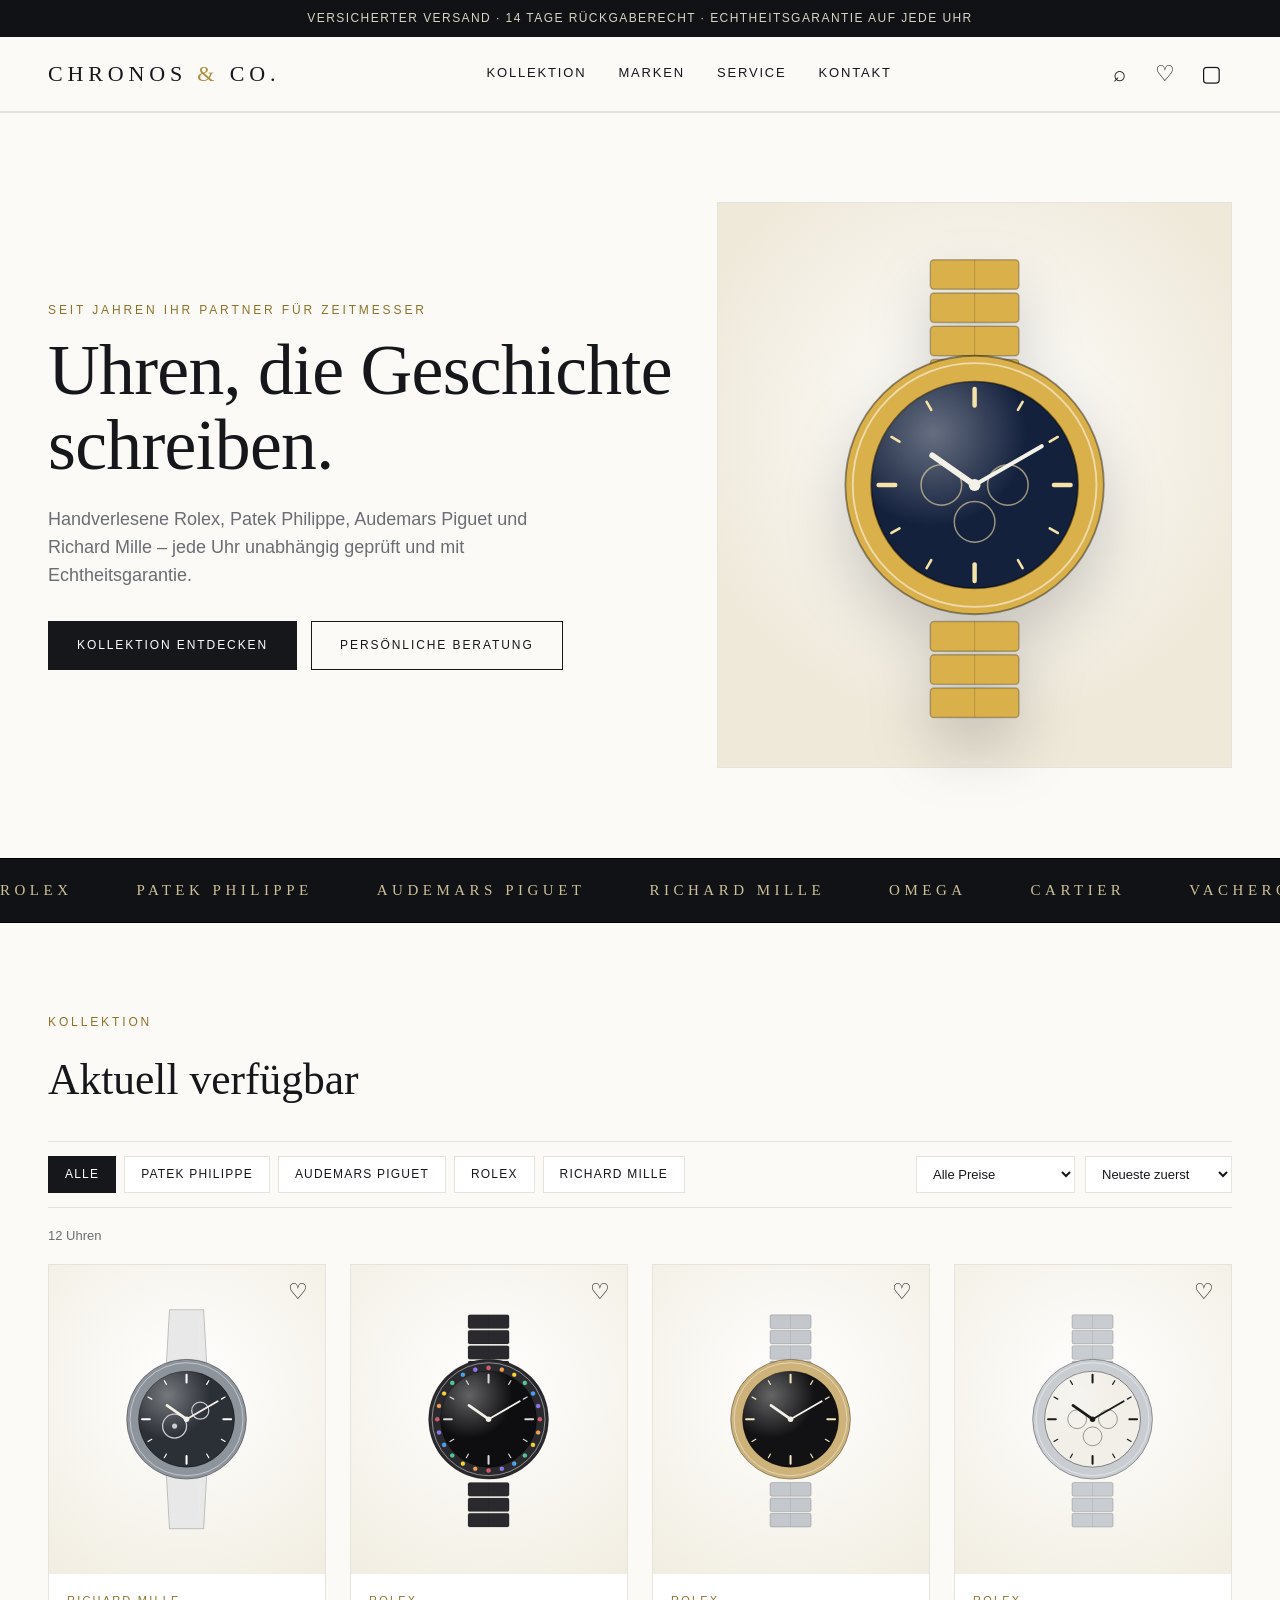
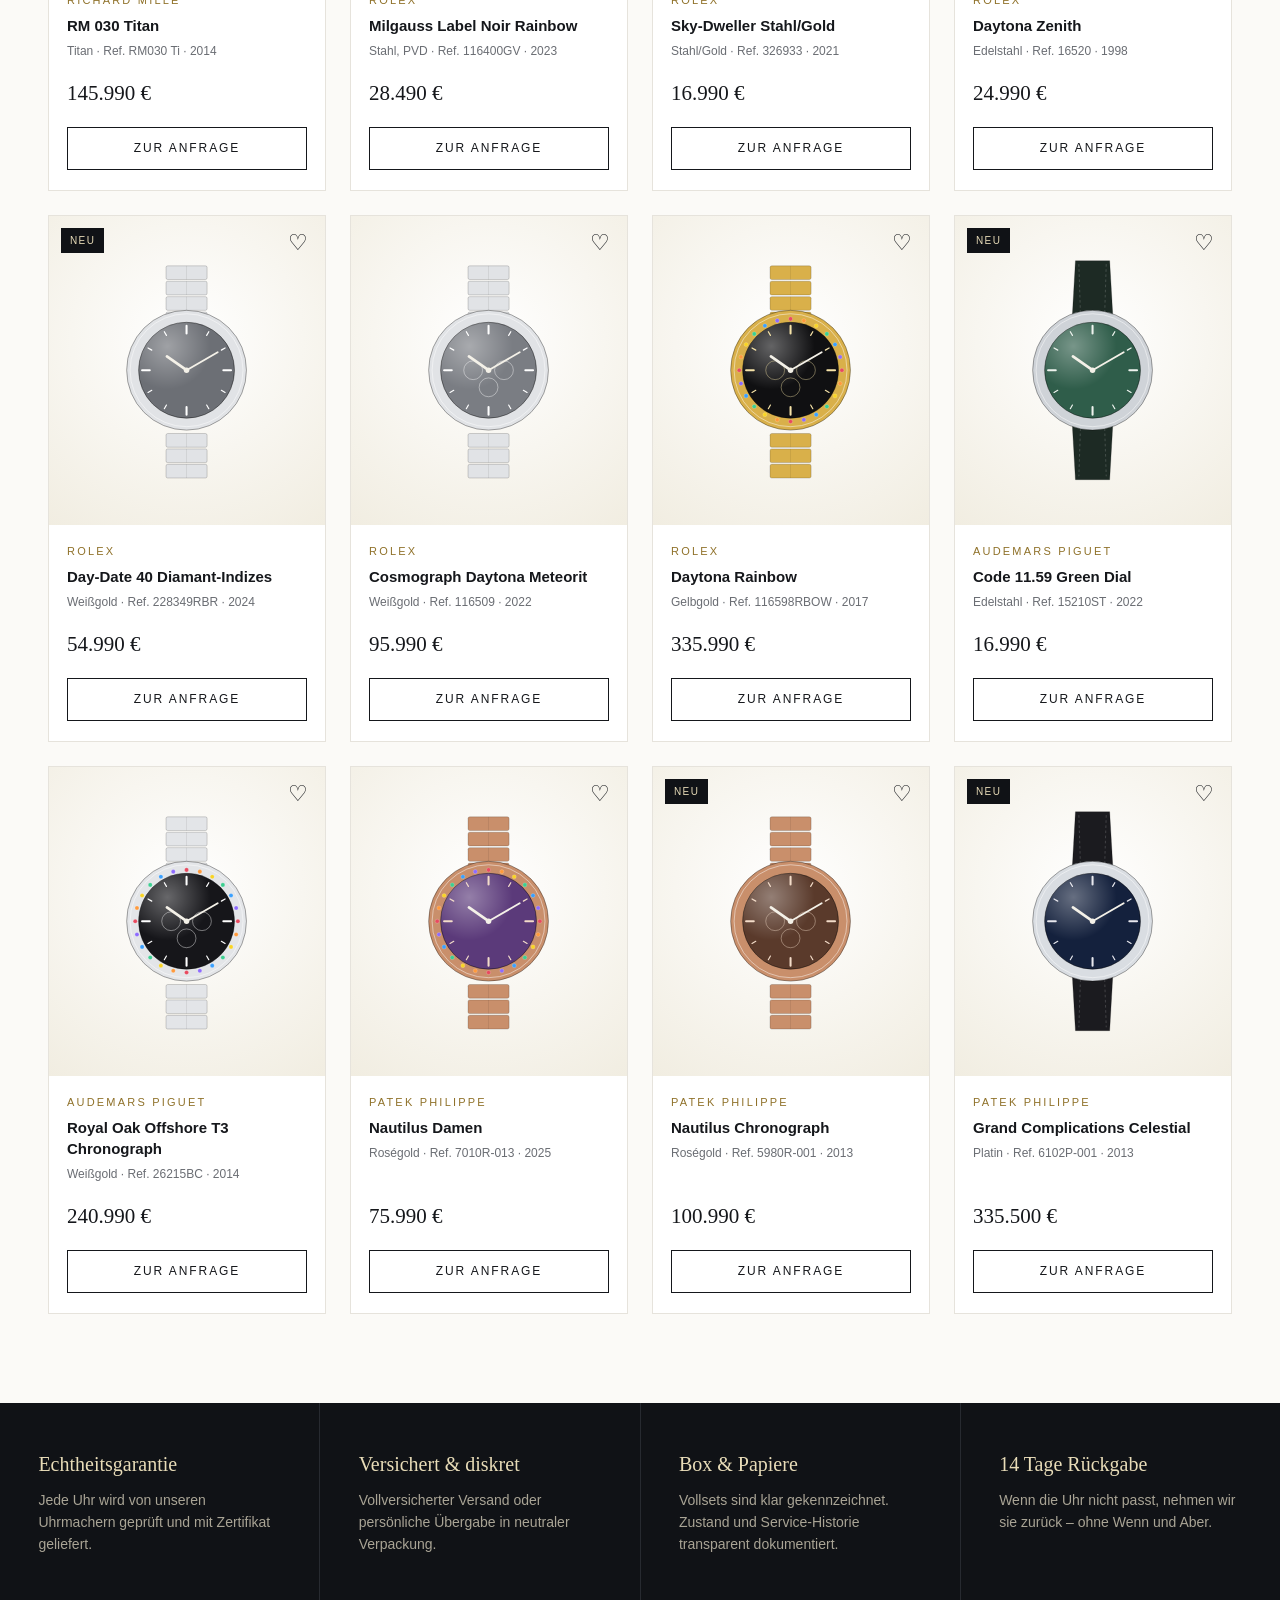
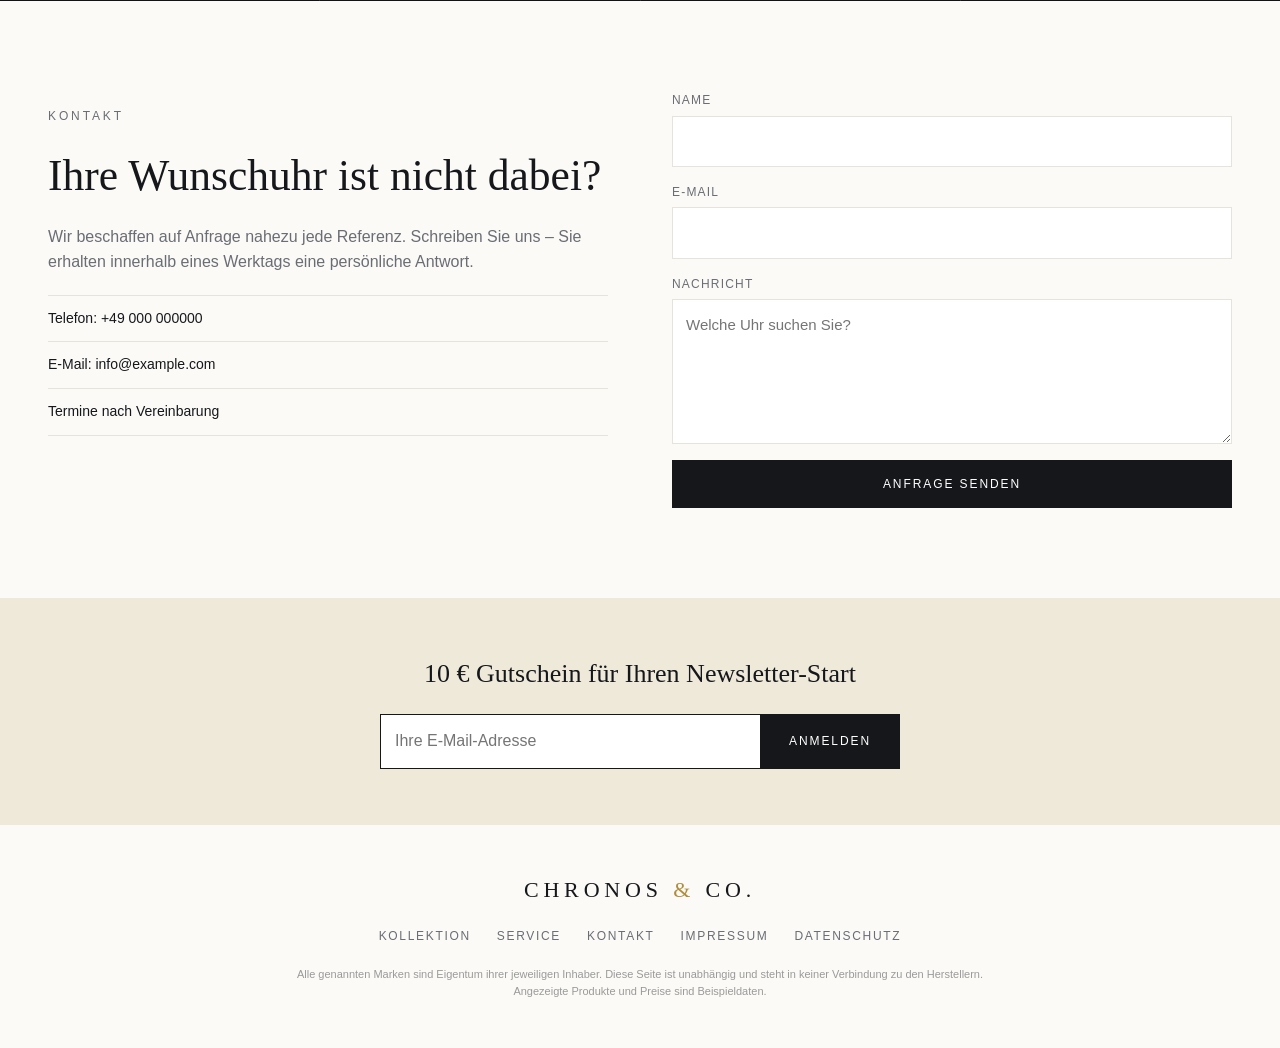
==== uhrenshop/index.html @ 680d62fa "Luxusuhren-Shop (statische Website) im Ordner uhrenshop Co-Authored-By: Claude Sonnet 5.5 <noreply@a" ====
<!doctype html>
<html lang="de">
<head>
<meta charset="utf-8">
<meta name="viewport" content="width=device-width, initial-scale=1">
<title>CHRONOS &amp; CO. – Exklusive Luxusuhren</title>
<meta name="description" content="Exklusive Luxusuhren von Rolex, Patek Philippe, Audemars Piguet und Richard Mille – geprüft, versichert, mit Echtheitsgarantie.">
<link rel="stylesheet" href="styles.css">
</head>
<body>

<div class="topbar">Versicherter Versand · 14 Tage Rückgaberecht · Echtheitsgarantie auf jede Uhr</div>

<header class="header" id="top">
  <button class="icon-btn menu-btn" id="menuBtn" aria-label="Menü">☰</button>
  <a href="#top" class="logo">CHRONOS <span>&amp;</span> CO.</a>
  <nav class="nav" id="nav">
    <a href="#kollektion">Kollektion</a>
    <a href="#marken">Marken</a>
    <a href="#service">Service</a>
    <a href="#kontakt">Kontakt</a>
  </nav>
  <div class="actions">
    <button class="icon-btn" id="searchBtn" aria-label="Suche">⌕</button>
    <button class="icon-btn" id="wishBtn" aria-label="Merkliste">♡<b class="badge" id="wishCount">0</b></button>
    <button class="icon-btn" id="cartBtn" aria-label="Anfrageliste">▢<b class="badge" id="cartCount">0</b></button>
  </div>
</header>

<div class="searchbar" id="searchbar">
  <input type="search" id="searchInput" placeholder="Marke, Modell oder Referenznummer suchen …">
</div>

<section class="hero">
  <div class="hero-text">
    <p class="eyebrow">Seit Jahren Ihr Partner für Zeitmesser</p>
    <h1>Uhren, die Geschichte schreiben.</h1>
    <p class="lead">Handverlesene Rolex, Patek Philippe, Audemars Piguet und Richard Mille – jede Uhr unabhängig geprüft und mit Echtheitsgarantie.</p>
    <div class="hero-cta">
      <a class="btn primary" href="#kollektion">Kollektion entdecken</a>
      <a class="btn" href="#kontakt">Persönliche Beratung</a>
    </div>
  </div>
  <div class="hero-art" id="heroArt"></div>
</section>

<section class="marquee" id="marken" aria-label="Marken">
  <div class="marquee-track">
    <span>ROLEX</span><span>PATEK PHILIPPE</span><span>AUDEMARS PIGUET</span><span>RICHARD MILLE</span><span>OMEGA</span><span>CARTIER</span><span>VACHERON CONSTANTIN</span>
    <span>ROLEX</span><span>PATEK PHILIPPE</span><span>AUDEMARS PIGUET</span><span>RICHARD MILLE</span><span>OMEGA</span><span>CARTIER</span><span>VACHERON CONSTANTIN</span>
  </div>
</section>

<section class="section" id="kollektion">
  <div class="section-head">
    <p class="eyebrow">Kollektion</p>
    <h2>Aktuell verfügbar</h2>
  </div>
  <div class="filters">
    <div class="chips" id="brandChips"></div>
    <div class="filter-right">
      <select id="priceFilter" aria-label="Preis">
        <option value="all">Alle Preise</option>
        <option value="0-30000">bis 30.000 €</option>
        <option value="30000-100000">30.000 – 100.000 €</option>
        <option value="100000-9999999">ab 100.000 €</option>
      </select>
      <select id="sortSelect" aria-label="Sortierung">
        <option value="new">Neueste zuerst</option>
        <option value="asc">Preis aufsteigend</option>
        <option value="desc">Preis absteigend</option>
      </select>
    </div>
  </div>
  <p class="result-count" id="resultCount"></p>
  <div class="grid" id="grid"></div>
</section>

<section class="usp" id="service">
  <div><h3>Echtheitsgarantie</h3><p>Jede Uhr wird von unseren Uhrmachern geprüft und mit Zertifikat geliefert.</p></div>
  <div><h3>Versichert &amp; diskret</h3><p>Vollversicherter Versand oder persönliche Übergabe in neutraler Verpackung.</p></div>
  <div><h3>Box &amp; Papiere</h3><p>Vollsets sind klar gekennzeichnet. Zustand und Service-Historie transparent dokumentiert.</p></div>
  <div><h3>14 Tage Rückgabe</h3><p>Wenn die Uhr nicht passt, nehmen wir sie zurück – ohne Wenn und Aber.</p></div>
</section>

<section class="section contact" id="kontakt">
  <div class="contact-text">
    <p class="eyebrow">Kontakt</p>
    <h2>Ihre Wunschuhr ist nicht dabei?</h2>
    <p>Wir beschaffen auf Anfrage nahezu jede Referenz. Schreiben Sie uns – Sie erhalten innerhalb eines Werktags eine persönliche Antwort.</p>
    <ul class="contact-list">
      <li>Telefon: +49 000 000000</li>
      <li>E-Mail: info@example.com</li>
      <li>Termine nach Vereinbarung</li>
    </ul>
  </div>
  <form class="form" id="contactForm">
    <label>Name<input name="name" required></label>
    <label>E-Mail<input type="email" name="email" required></label>
    <label>Nachricht<textarea name="msg" rows="5" id="msgField" placeholder="Welche Uhr suchen Sie?"></textarea></label>
    <button class="btn primary" type="submit">Anfrage senden</button>
    <p class="form-note" id="formNote" hidden>Danke! Ihre Anfrage wurde vorbereitet (Demo – bitte Backend anbinden).</p>
  </form>
</section>

<section class="newsletter">
  <h3>10 € Gutschein für Ihren Newsletter-Start</h3>
  <form id="nlForm"><input type="email" placeholder="Ihre E-Mail-Adresse" required><button class="btn primary">Anmelden</button></form>
</section>

<footer class="footer">
  <div class="logo">CHRONOS <span>&amp;</span> CO.</div>
  <nav><a href="#kollektion">Kollektion</a><a href="#service">Service</a><a href="#kontakt">Kontakt</a><a href="#" data-modal="impressum">Impressum</a><a href="#" data-modal="datenschutz">Datenschutz</a></nav>
  <p class="fine">Alle genannten Marken sind Eigentum ihrer jeweiligen Inhaber. Diese Seite ist unabhängig und steht in keiner Verbindung zu den Herstellern. Angezeigte Produkte und Preise sind Beispieldaten.</p>
</footer>

<div class="overlay" id="overlay"></div>

<aside class="drawer" id="cartDrawer" aria-label="Anfrageliste">
  <div class="drawer-head"><h3>Ihre Anfrage</h3><button class="icon-btn" data-close>✕</button></div>
  <div class="drawer-body" id="cartBody"></div>
  <div class="drawer-foot"><div class="total"><span>Summe</span><b id="cartTotal">0 €</b></div><button class="btn primary full" id="cartCheckout">Unverbindlich anfragen</button></div>
</aside>

<aside class="drawer" id="wishDrawer" aria-label="Merkliste">
  <div class="drawer-head"><h3>Merkliste</h3><button class="icon-btn" data-close>✕</button></div>
  <div class="drawer-body" id="wishBody"></div>
</aside>

<div class="modal" id="modal" role="dialog" aria-modal="true"><div class="modal-card" id="modalCard"></div></div>

<script src="app.js"></script>
</body>
</html>
---- uhrenshop/styles.css ----
:root{
  --bg:#fbfaf7; --surface:#fff; --ink:#15171b; --muted:#6a6d73; --line:#e6e3dc;
  --gold:#b08d3c; --gold-dark:#8f7129; --dark:#101216;
  --radius:2px; --maxw:1320px;
}
*{box-sizing:border-box;margin:0;padding:0}
html{scroll-behavior:smooth}
body{font-family:"Helvetica Neue",Helvetica,Arial,sans-serif;background:var(--bg);color:var(--ink);line-height:1.55;-webkit-font-smoothing:antialiased}
a{color:inherit;text-decoration:none}
button,input,select,textarea{font:inherit;color:inherit}
button{cursor:pointer;background:none;border:0}
.topbar{background:var(--dark);color:#d9d3c3;text-align:center;font-size:12px;letter-spacing:.12em;text-transform:uppercase;padding:9px 16px}

.header{position:sticky;top:0;z-index:50;display:flex;align-items:center;justify-content:space-between;gap:24px;padding:16px clamp(16px,4vw,48px);background:rgba(251,250,247,.94);backdrop-filter:blur(8px);border-bottom:1px solid var(--line)}
.logo{font-family:Georgia,"Times New Roman",serif;font-size:22px;letter-spacing:.22em;white-space:nowrap}
.logo span{color:var(--gold)}
.nav{display:flex;gap:32px;font-size:13px;letter-spacing:.14em;text-transform:uppercase}
.nav a{padding:4px 0;border-bottom:1px solid transparent;transition:.2s}
.nav a:hover{border-color:var(--gold)}
.actions{display:flex;gap:4px}
.icon-btn{position:relative;font-size:22px;width:42px;height:42px;display:grid;place-items:center;border-radius:50%;transition:background .2s}
.icon-btn:hover{background:#efece4}
.menu-btn{display:none}
.badge{position:absolute;top:2px;right:0;min-width:18px;height:18px;border-radius:9px;background:var(--gold);color:#fff;font-size:11px;font-weight:600;display:none;place-items:center;padding:0 4px}
.badge.on{display:grid}

.searchbar{max-height:0;overflow:hidden;transition:max-height .3s;background:var(--surface);border-bottom:1px solid var(--line)}
.searchbar.open{max-height:90px}
.searchbar input{width:100%;max-width:var(--maxw);margin:0 auto;display:block;padding:22px clamp(16px,4vw,48px);border:0;outline:0;background:transparent;font-size:18px}

.hero{display:grid;grid-template-columns:1.1fr .9fr;align-items:center;gap:40px;max-width:var(--maxw);margin:0 auto;padding:clamp(40px,7vw,100px) clamp(16px,4vw,48px)}
.eyebrow{font-size:12px;letter-spacing:.24em;text-transform:uppercase;color:var(--gold-dark);margin-bottom:14px}
.hero h1{font-family:Georgia,serif;font-weight:400;font-size:clamp(38px,5.6vw,76px);line-height:1.05;letter-spacing:-.01em}
.lead{margin:22px 0 32px;max-width:520px;color:var(--muted);font-size:18px}
.hero-cta{display:flex;gap:14px;flex-wrap:wrap}
.hero-art{background:radial-gradient(circle at 50% 40%,#fff 0,#efe9da 70%);aspect-ratio:1/1.1;display:grid;place-items:center;border:1px solid var(--line)}
.hero-art svg{width:72%;height:auto;filter:drop-shadow(0 30px 30px rgba(0,0,0,.18))}

.btn{display:inline-block;padding:14px 28px;border:1px solid var(--ink);font-size:12px;letter-spacing:.16em;text-transform:uppercase;transition:.2s;background:transparent;text-align:center}
.btn:hover{background:var(--ink);color:#fff}
.btn.primary{background:var(--ink);color:#fff}
.btn.primary:hover{background:var(--gold-dark);border-color:var(--gold-dark)}
.btn.full{width:100%}

.marquee{overflow:hidden;background:var(--dark);color:#cdbf98;padding:20px 0;border-block:1px solid #000}
.marquee-track{display:flex;gap:64px;width:max-content;animation:scroll 40s linear infinite;font-family:Georgia,serif;letter-spacing:.3em;font-size:15px}
.marquee-track span{white-space:nowrap}
@keyframes scroll{to{transform:translateX(-50%)}}

.section{max-width:var(--maxw);margin:0 auto;padding:clamp(48px,7vw,96px) clamp(16px,4vw,48px)}
.section-head{margin-bottom:28px}
.section h2{font-family:Georgia,serif;font-weight:400;font-size:clamp(28px,3.4vw,44px)}

.filters{display:flex;justify-content:space-between;gap:16px;flex-wrap:wrap;align-items:center;padding:14px 0;border-block:1px solid var(--line)}
.chips{display:flex;gap:8px;flex-wrap:wrap}
.chip{padding:8px 16px;border:1px solid var(--line);font-size:12px;letter-spacing:.1em;text-transform:uppercase;background:var(--surface);transition:.2s}
.chip:hover{border-color:var(--ink)}
.chip.active{background:var(--ink);color:#fff;border-color:var(--ink)}
.filter-right{display:flex;gap:10px}
select{padding:9px 12px;border:1px solid var(--line);background:var(--surface);font-size:13px}
.result-count{margin:18px 0;color:var(--muted);font-size:13px}

.grid{display:grid;grid-template-columns:repeat(auto-fill,minmax(270px,1fr));gap:24px}
.card{background:var(--surface);border:1px solid var(--line);display:flex;flex-direction:column;transition:box-shadow .25s,transform .25s;position:relative}
.card:hover{box-shadow:0 18px 40px rgba(0,0,0,.09);transform:translateY(-3px)}
.card-img{aspect-ratio:1/1.12;background:radial-gradient(circle at 50% 40%,#fff,#f1ede1);display:grid;place-items:center;cursor:pointer;overflow:hidden}
.card-img svg{width:62%;height:auto;transition:transform .5s}
.card:hover .card-img svg{transform:scale(1.07) rotate(-2deg)}
.tag{position:absolute;top:12px;left:12px;background:var(--dark);color:#e8dcb8;font-size:10px;letter-spacing:.14em;text-transform:uppercase;padding:5px 9px;z-index:2}
.heart{position:absolute;top:8px;right:8px;z-index:2;font-size:22px;width:38px;height:38px;border-radius:50%;display:grid;place-items:center;color:var(--ink);transition:.2s}
.heart:hover{background:#f1ede1}
.heart.on{color:#b8322e}
.card-body{padding:18px 18px 20px;display:flex;flex-direction:column;gap:6px;flex:1}
.brand{font-size:11px;letter-spacing:.2em;text-transform:uppercase;color:var(--gold-dark)}
.title{font-size:15px;line-height:1.4;cursor:pointer}
.title:hover{text-decoration:underline}
.meta{font-size:12px;color:var(--muted)}
.price{font-family:Georgia,serif;font-size:21px;margin-top:auto;padding-top:10px}
.card .btn{margin-top:12px;padding:11px}
.empty{grid-column:1/-1;text-align:center;color:var(--muted);padding:60px 0}

.usp{background:var(--dark);color:#d9d3c3;display:grid;grid-template-columns:repeat(4,1fr);gap:1px;background:#272a30}
.usp div{background:var(--dark);padding:46px clamp(20px,3vw,40px)}
.usp h3{font-family:Georgia,serif;font-weight:400;font-size:20px;color:#e8dcb8;margin-bottom:10px}
.usp p{font-size:14px;color:#a9a495}

.contact{display:grid;grid-template-columns:1fr 1fr;gap:clamp(24px,5vw,72px)}
.contact-text p{color:var(--muted);margin:16px 0}
.contact-list{list-style:none;margin-top:20px;border-top:1px solid var(--line)}
.contact-list li{padding:12px 0;border-bottom:1px solid var(--line);font-size:14px}
.form{display:flex;flex-direction:column;gap:16px}
.form label{display:flex;flex-direction:column;gap:6px;font-size:12px;letter-spacing:.1em;text-transform:uppercase;color:var(--muted)}
.form input,.form textarea{padding:13px;border:1px solid var(--line);background:var(--surface);font-size:15px;color:var(--ink);text-transform:none;letter-spacing:0;outline:0;border-radius:0}
.form input:focus,.form textarea:focus{border-color:var(--gold)}
.form-note{color:var(--gold-dark);font-size:14px}

.newsletter{background:#efe9da;text-align:center;padding:56px 16px}
.newsletter h3{font-family:Georgia,serif;font-weight:400;font-size:26px;margin-bottom:20px}
.newsletter form{display:flex;max-width:520px;margin:0 auto;gap:0}
.newsletter input{flex:1;padding:14px;border:1px solid var(--ink);border-right:0;background:#fff;outline:0;min-width:0}

.footer{padding:48px clamp(16px,4vw,48px);display:flex;flex-direction:column;align-items:center;gap:20px;text-align:center}
.footer nav{display:flex;gap:26px;flex-wrap:wrap;justify-content:center;font-size:12px;letter-spacing:.14em;text-transform:uppercase;color:var(--muted)}
.footer nav a:hover{color:var(--ink)}
.fine{max-width:720px;font-size:11px;color:#9a9a9a}

.overlay{position:fixed;inset:0;background:rgba(10,10,12,.5);opacity:0;pointer-events:none;transition:.3s;z-index:90}
.overlay.on{opacity:1;pointer-events:auto}
.drawer{position:fixed;top:0;right:0;height:100%;width:min(420px,100%);background:var(--surface);z-index:100;transform:translateX(100%);transition:transform .35s;display:flex;flex-direction:column}
.drawer.open{transform:none}
.drawer-head{display:flex;justify-content:space-between;align-items:center;padding:18px 22px;border-bottom:1px solid var(--line)}
.drawer-head h3{font-family:Georgia,serif;font-weight:400;font-size:22px}
.drawer-body{flex:1;overflow:auto;padding:8px 22px}
.drawer-foot{padding:20px 22px;border-top:1px solid var(--line);display:flex;flex-direction:column;gap:14px}
.total{display:flex;justify-content:space-between;font-size:16px}
.total b{font-family:Georgia,serif;font-size:22px;font-weight:400}
.row{display:grid;grid-template-columns:78px 1fr auto;gap:14px;padding:16px 0;border-bottom:1px solid var(--line);align-items:center}
.row .thumb{background:#f1ede1;aspect-ratio:1;display:grid;place-items:center}
.row .thumb svg{width:70%}
.row .t{font-size:13px;line-height:1.35}
.row .p{font-family:Georgia,serif;margin-top:4px}
.rm{color:var(--muted);font-size:12px;text-decoration:underline}
.empty-d{color:var(--muted);text-align:center;padding:50px 0;font-size:14px}

.modal{position:fixed;inset:0;z-index:110;display:grid;place-items:center;padding:16px;opacity:0;pointer-events:none;transition:.25s;background:rgba(10,10,12,.6)}
.modal.open{opacity:1;pointer-events:auto}
.modal-card{background:var(--surface);width:min(960px,100%);max-height:92vh;overflow:auto;display:grid;grid-template-columns:1fr 1fr;position:relative}
.modal-card.text{grid-template-columns:1fr;padding:40px;max-width:640px}
.modal-card.text h3{font-family:Georgia,serif;font-weight:400;font-size:26px;margin-bottom:14px}
.modal-card.text p{color:var(--muted);margin-bottom:10px}
.modal-x{position:absolute;top:10px;right:10px;z-index:3}
.m-img{background:radial-gradient(circle at 50% 40%,#fff,#efe9da);display:grid;place-items:center;padding:30px;min-height:360px}
.m-img svg{width:70%;max-height:520px}
.m-info{padding:36px 32px;display:flex;flex-direction:column;gap:10px}
.m-info h3{font-family:Georgia,serif;font-weight:400;font-size:24px;line-height:1.25}
.m-price{font-family:Georgia,serif;font-size:30px;margin:6px 0 4px}
.m-note{font-size:12px;color:var(--muted)}
.specs{border-top:1px solid var(--line);margin:10px 0}
.specs div{display:flex;justify-content:space-between;padding:9px 0;border-bottom:1px solid var(--line);font-size:14px}
.specs span:first-child{color:var(--muted)}
.m-actions{display:flex;gap:10px;margin-top:8px}
.m-actions .btn{flex:1}

@media (max-width:900px){
  .hero{grid-template-columns:1fr}
  .usp{grid-template-columns:1fr 1fr}
  .contact{grid-template-columns:1fr}
  .modal-card{grid-template-columns:1fr}
  .menu-btn{display:grid}
  .nav{position:absolute;top:100%;left:0;right:0;background:var(--bg);flex-direction:column;gap:0;border-bottom:1px solid var(--line);max-height:0;overflow:hidden;transition:max-height .3s}
  .nav.open{max-height:300px}
  .nav a{padding:16px 24px;border-top:1px solid var(--line)}
  .header{gap:8px}
}
@media (max-width:520px){
  .usp{grid-template-columns:1fr}
  .grid{grid-template-columns:1fr 1fr;gap:12px}
  .card-body{padding:12px}
  .title{font-size:13px}
  .price{font-size:17px}
  .filter-right{width:100%}
  .filter-right select{flex:1}
  .logo{font-size:17px}
}
@media (prefers-reduced-motion:reduce){*{animation:none!important;transition:none!important}}
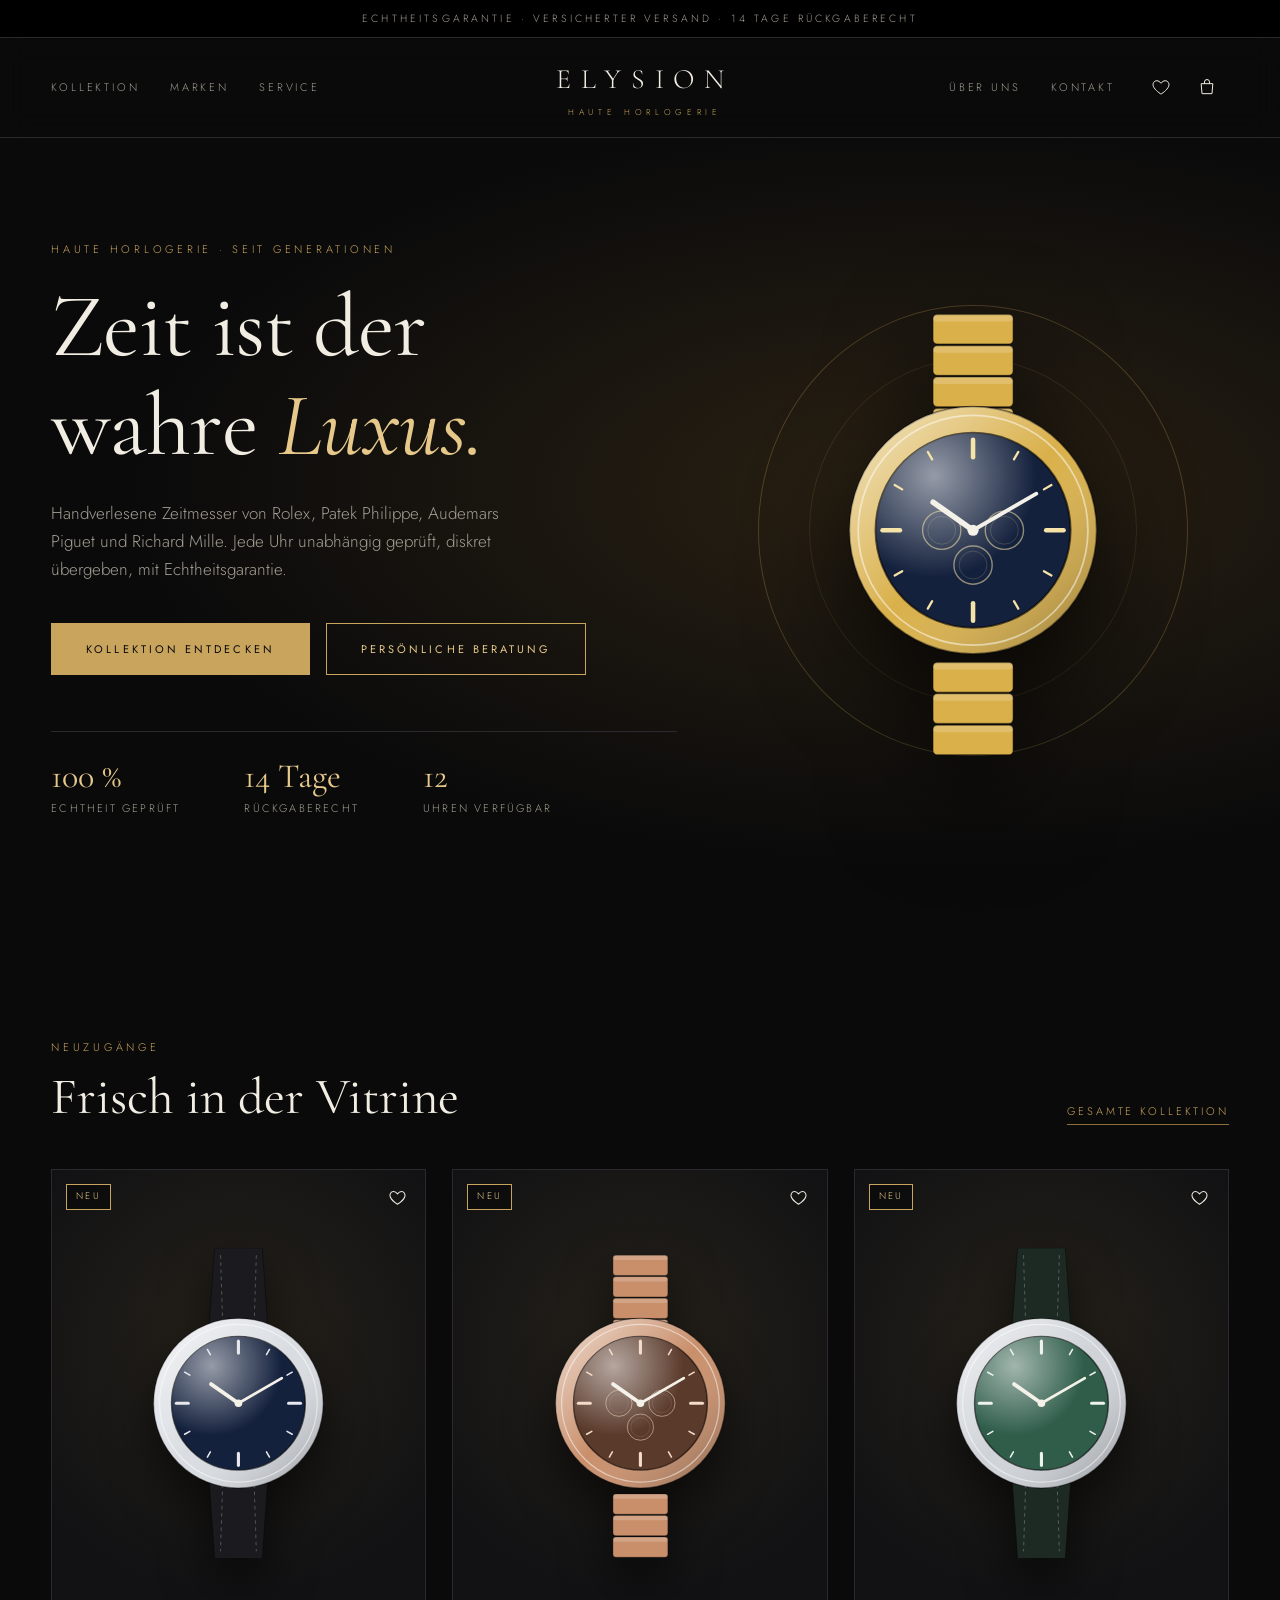
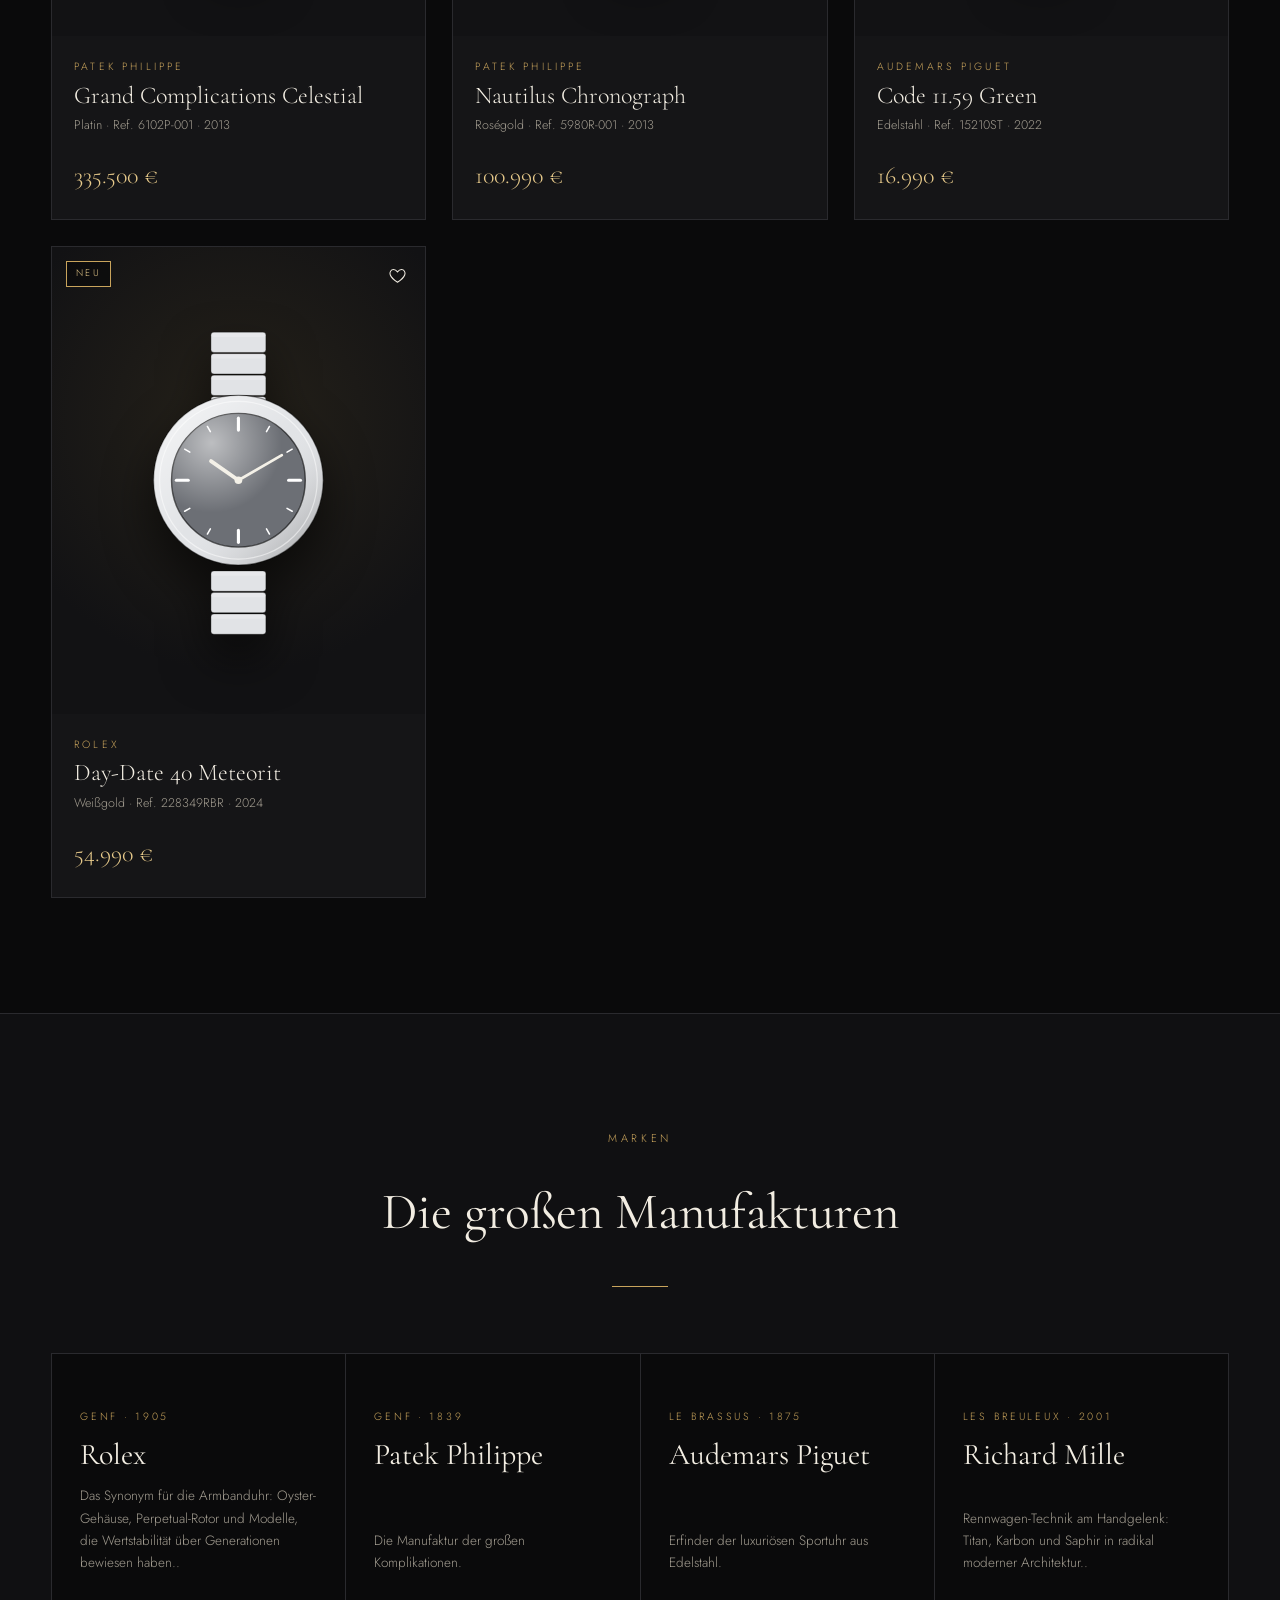
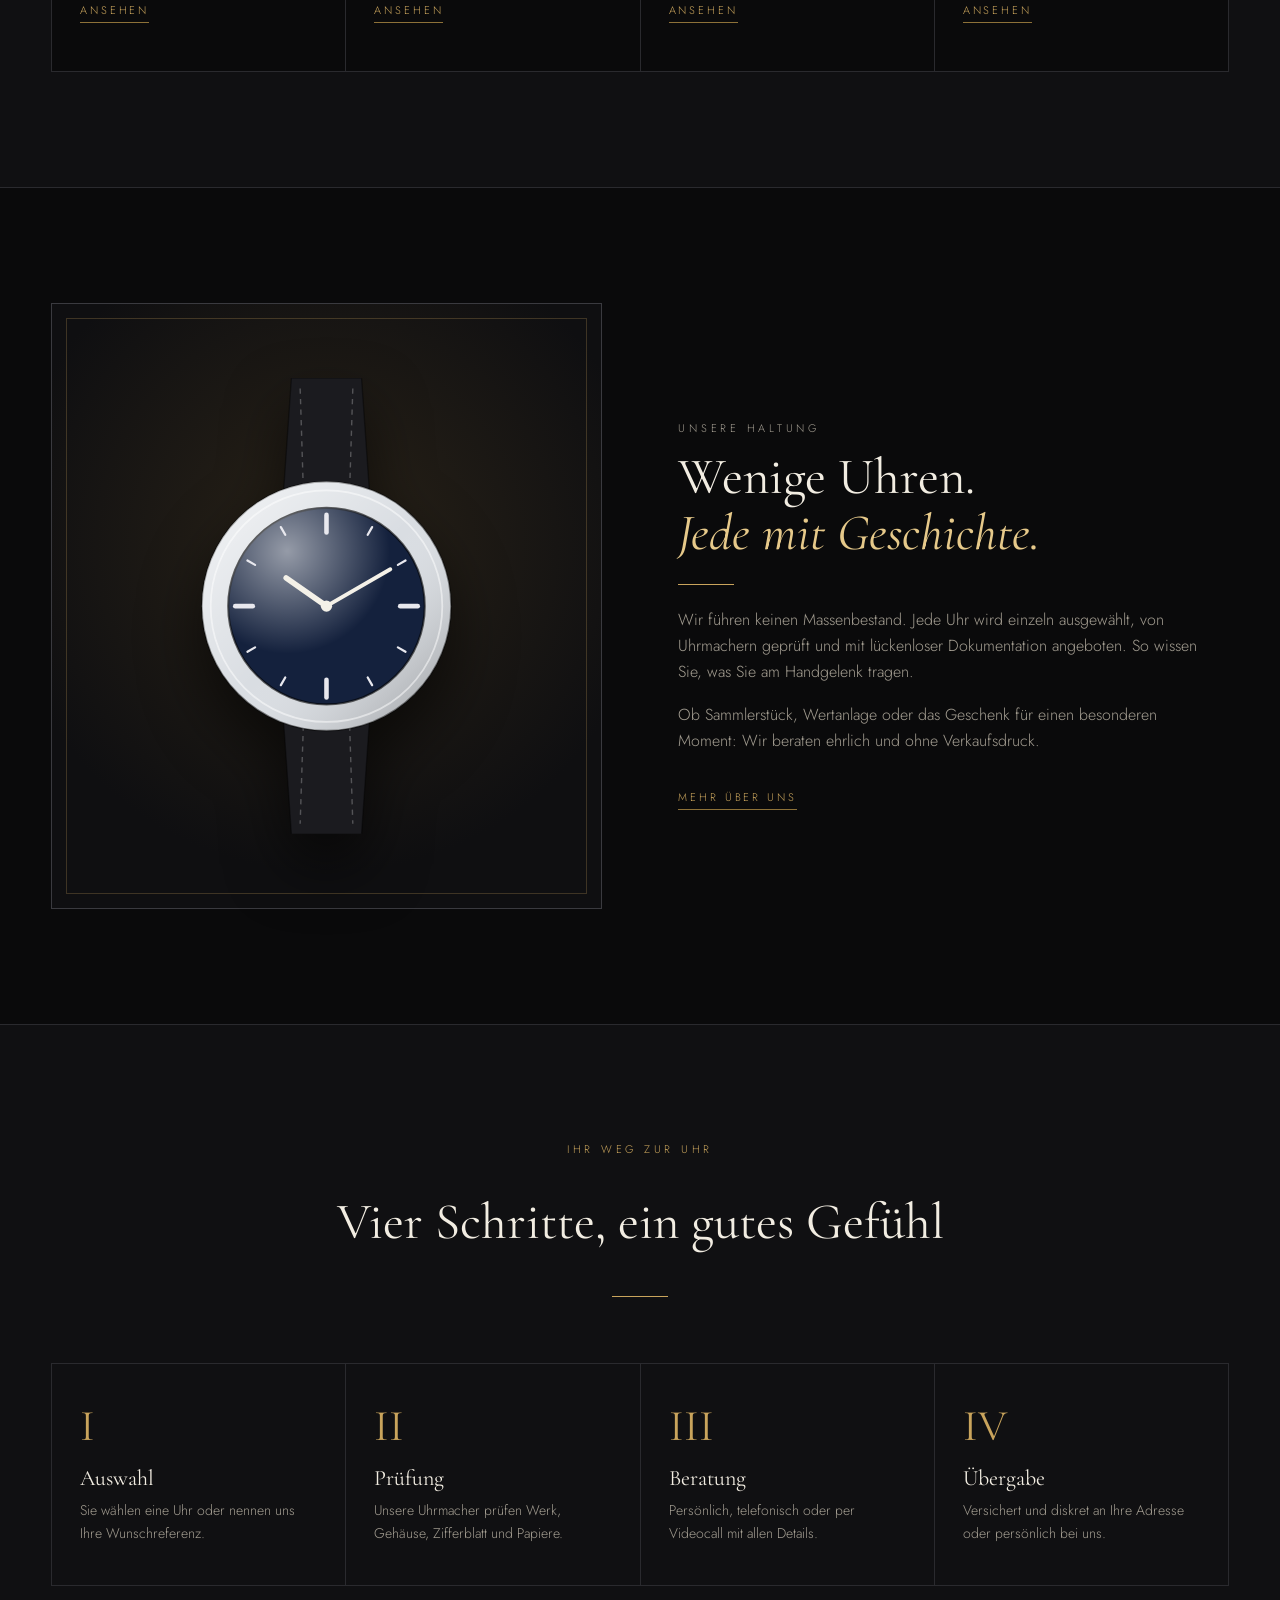
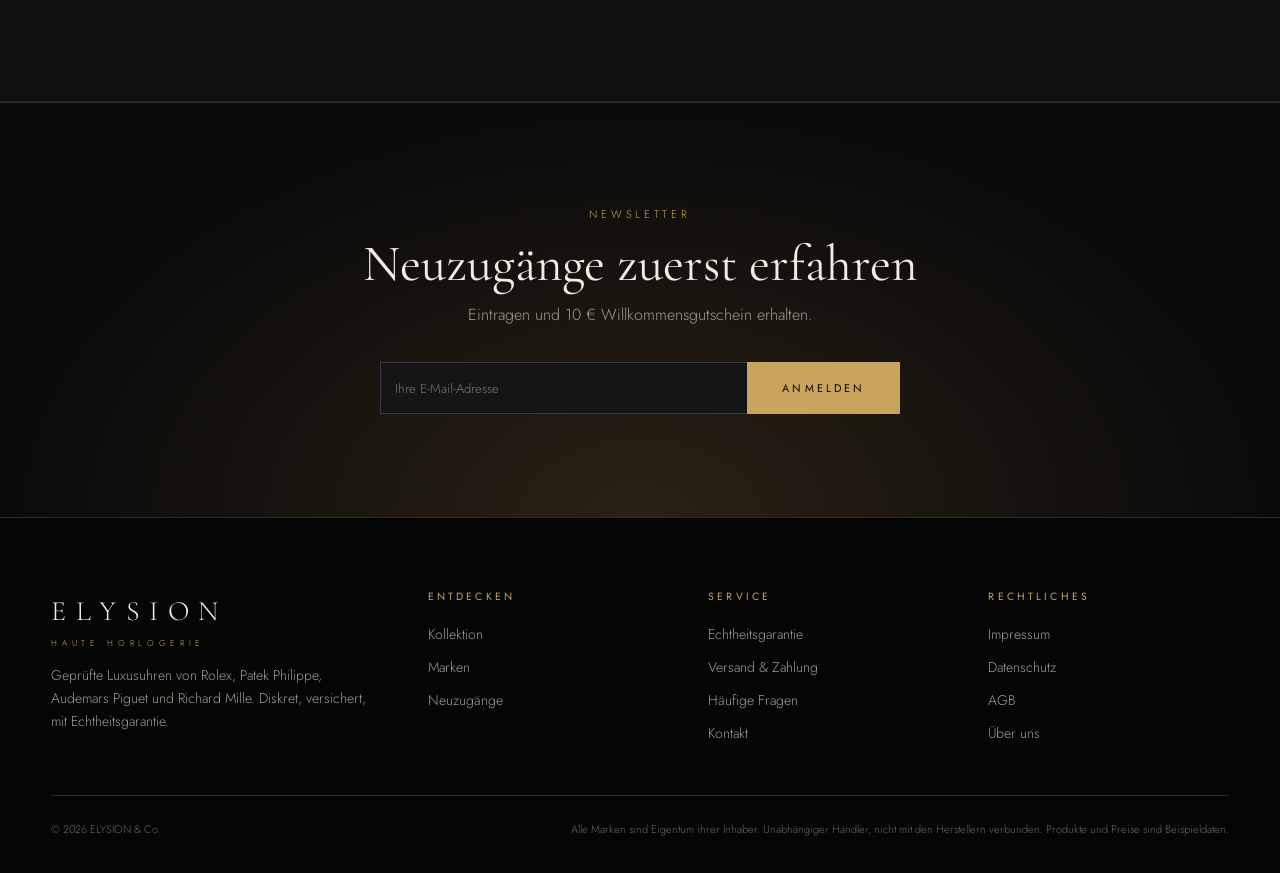
==== commit 75e5a761: "Luxusuhren-Shop: dunkles Luxus-Design, 8 Unterseiten, Foto-Unterstützung Co-Authored-By: Claude Sonn" ====
--- a/uhrenshop/index.html
+++ b/uhrenshop/index.html
@@ -3,132 +3,60 @@
 <head>
 <meta charset="utf-8">
 <meta name="viewport" content="width=device-width, initial-scale=1">
-<title>CHRONOS &amp; CO. – Exklusive Luxusuhren</title>
-<meta name="description" content="Exklusive Luxusuhren von Rolex, Patek Philippe, Audemars Piguet und Richard Mille – geprüft, versichert, mit Echtheitsgarantie.">
+<title>ELYSION – Exklusive Luxusuhren</title>
+<meta name="description" content="Geprüfte Luxusuhren von Rolex, Patek Philippe, Audemars Piguet und Richard Mille.">
+<link rel="preconnect" href="https://fonts.googleapis.com"><link rel="preconnect" href="https://fonts.gstatic.com" crossorigin>
+<link rel="stylesheet" href="https://fonts.googleapis.com/css2?family=Cormorant+Garamond:ital,wght@0,400;0,500;0,600;1,400&family=Jost:wght@300;400;500&display=swap">
 <link rel="stylesheet" href="styles.css">
 </head>
 <body>
-
-<div class="topbar">Versicherter Versand · 14 Tage Rückgaberecht · Echtheitsgarantie auf jede Uhr</div>
-
-<header class="header" id="top">
-  <button class="icon-btn menu-btn" id="menuBtn" aria-label="Menü">☰</button>
-  <a href="#top" class="logo">CHRONOS <span>&amp;</span> CO.</a>
-  <nav class="nav" id="nav">
-    <a href="#kollektion">Kollektion</a>
-    <a href="#marken">Marken</a>
-    <a href="#service">Service</a>
-    <a href="#kontakt">Kontakt</a>
-  </nav>
-  <div class="actions">
-    <button class="icon-btn" id="searchBtn" aria-label="Suche">⌕</button>
-    <button class="icon-btn" id="wishBtn" aria-label="Merkliste">♡<b class="badge" id="wishCount">0</b></button>
-    <button class="icon-btn" id="cartBtn" aria-label="Anfrageliste">▢<b class="badge" id="cartCount">0</b></button>
+<main>
+<section class="hero"><div class="hero-in">
+  <div class="reveal">
+    <p class="eyebrow">Haute Horlogerie · Seit Generationen</p>
+    <h1>Zeit ist der wahre <em>Luxus.</em></h1>
+    <p class="lead">Handverlesene Zeitmesser von Rolex, Patek Philippe, Audemars Piguet und Richard Mille. Jede Uhr unabhängig geprüft, diskret übergeben, mit Echtheitsgarantie.</p>
+    <div class="hero-cta"><a class="btn solid" href="kollektion.html">Kollektion entdecken</a><a class="btn" href="kontakt.html">Persönliche Beratung</a></div>
+    <div class="facts"><div><b>100 %</b><span>Echtheit geprüft</span></div><div><b>14 Tage</b><span>Rückgaberecht</span></div><div><b>12</b><span>Uhren verfügbar</span></div></div>
   </div>
-</header>
-
-<div class="searchbar" id="searchbar">
-  <input type="search" id="searchInput" placeholder="Marke, Modell oder Referenznummer suchen …">
-</div>
-
-<section class="hero">
-  <div class="hero-text">
-    <p class="eyebrow">Seit Jahren Ihr Partner für Zeitmesser</p>
-    <h1>Uhren, die Geschichte schreiben.</h1>
-    <p class="lead">Handverlesene Rolex, Patek Philippe, Audemars Piguet und Richard Mille – jede Uhr unabhängig geprüft und mit Echtheitsgarantie.</p>
-    <div class="hero-cta">
-      <a class="btn primary" href="#kollektion">Kollektion entdecken</a>
-      <a class="btn" href="#kontakt">Persönliche Beratung</a>
-    </div>
+  <div class="hero-art reveal" id="heroArt" style="animation-delay:.15s"></div>
+</div></section>
+<section class="section"><div class="wrap">
+  <div class="sec-head"><div><p class="eyebrow">Neuzugänge</p><h2>Frisch in der Vitrine</h2></div><a class="link" href="kollektion.html">Gesamte Kollektion</a></div>
+  <div class="grid" id="featured"></div>
+</div></section>
+<section class="section alt"><div class="wrap">
+  <div class="sec-head center"><p class="eyebrow">Marken</p><h2>Die großen Manufakturen</h2><div class="rule"></div></div>
+  <div class="brands" id="brandTiles"></div>
+</div></section>
+<section class="section"><div class="wrap split">
+  <div class="frame" id="storyArt"></div>
+  <div>
+    <p class="eyebrow">Unsere Haltung</p>
+    <h2 style="margin-top:12px">Wenige Uhren. <em>Jede mit Geschichte.</em></h2>
+    <div class="rule"></div>
+    <p>Wir führen keinen Massenbestand. Jede Uhr wird einzeln ausgewählt, von Uhrmachern geprüft und mit lückenloser Dokumentation angeboten. So wissen Sie, was Sie am Handgelenk tragen.</p>
+    <p>Ob Sammlerstück, Wertanlage oder das Geschenk für einen besonderen Moment: Wir beraten ehrlich und ohne Verkaufsdruck.</p>
+    <p style="margin-top:28px"><a class="link" href="ueber-uns.html">Mehr über uns</a></p>
   </div>
-  <div class="hero-art" id="heroArt"></div>
-</section>
-
-<section class="marquee" id="marken" aria-label="Marken">
-  <div class="marquee-track">
-    <span>ROLEX</span><span>PATEK PHILIPPE</span><span>AUDEMARS PIGUET</span><span>RICHARD MILLE</span><span>OMEGA</span><span>CARTIER</span><span>VACHERON CONSTANTIN</span>
-    <span>ROLEX</span><span>PATEK PHILIPPE</span><span>AUDEMARS PIGUET</span><span>RICHARD MILLE</span><span>OMEGA</span><span>CARTIER</span><span>VACHERON CONSTANTIN</span>
+</div></section>
+<section class="section alt"><div class="wrap">
+  <div class="sec-head center"><p class="eyebrow">Ihr Weg zur Uhr</p><h2>Vier Schritte, ein gutes Gefühl</h2><div class="rule"></div></div>
+  <div class="steps">
+    <div class="step"><b>I</b><h3>Auswahl</h3><p>Sie wählen eine Uhr oder nennen uns Ihre Wunschreferenz.</p></div>
+    <div class="step"><b>II</b><h3>Prüfung</h3><p>Unsere Uhrmacher prüfen Werk, Gehäuse, Zifferblatt und Papiere.</p></div>
+    <div class="step"><b>III</b><h3>Beratung</h3><p>Persönlich, telefonisch oder per Videocall mit allen Details.</p></div>
+    <div class="step"><b>IV</b><h3>Übergabe</h3><p>Versichert und diskret an Ihre Adresse oder persönlich bei uns.</p></div>
   </div>
-</section>
-
-<section class="section" id="kollektion">
-  <div class="section-head">
-    <p class="eyebrow">Kollektion</p>
-    <h2>Aktuell verfügbar</h2>
-  </div>
-  <div class="filters">
-    <div class="chips" id="brandChips"></div>
-    <div class="filter-right">
-      <select id="priceFilter" aria-label="Preis">
-        <option value="all">Alle Preise</option>
-        <option value="0-30000">bis 30.000 €</option>
-        <option value="30000-100000">30.000 – 100.000 €</option>
-        <option value="100000-9999999">ab 100.000 €</option>
-      </select>
-      <select id="sortSelect" aria-label="Sortierung">
-        <option value="new">Neueste zuerst</option>
-        <option value="asc">Preis aufsteigend</option>
-        <option value="desc">Preis absteigend</option>
-      </select>
-    </div>
-  </div>
-  <p class="result-count" id="resultCount"></p>
-  <div class="grid" id="grid"></div>
-</section>
-
-<section class="usp" id="service">
-  <div><h3>Echtheitsgarantie</h3><p>Jede Uhr wird von unseren Uhrmachern geprüft und mit Zertifikat geliefert.</p></div>
-  <div><h3>Versichert &amp; diskret</h3><p>Vollversicherter Versand oder persönliche Übergabe in neutraler Verpackung.</p></div>
-  <div><h3>Box &amp; Papiere</h3><p>Vollsets sind klar gekennzeichnet. Zustand und Service-Historie transparent dokumentiert.</p></div>
-  <div><h3>14 Tage Rückgabe</h3><p>Wenn die Uhr nicht passt, nehmen wir sie zurück – ohne Wenn und Aber.</p></div>
-</section>
-
-<section class="section contact" id="kontakt">
-  <div class="contact-text">
-    <p class="eyebrow">Kontakt</p>
-    <h2>Ihre Wunschuhr ist nicht dabei?</h2>
-    <p>Wir beschaffen auf Anfrage nahezu jede Referenz. Schreiben Sie uns – Sie erhalten innerhalb eines Werktags eine persönliche Antwort.</p>
-    <ul class="contact-list">
-      <li>Telefon: +49 000 000000</li>
-      <li>E-Mail: info@example.com</li>
-      <li>Termine nach Vereinbarung</li>
-    </ul>
-  </div>
-  <form class="form" id="contactForm">
-    <label>Name<input name="name" required></label>
-    <label>E-Mail<input type="email" name="email" required></label>
-    <label>Nachricht<textarea name="msg" rows="5" id="msgField" placeholder="Welche Uhr suchen Sie?"></textarea></label>
-    <button class="btn primary" type="submit">Anfrage senden</button>
-    <p class="form-note" id="formNote" hidden>Danke! Ihre Anfrage wurde vorbereitet (Demo – bitte Backend anbinden).</p>
-  </form>
-</section>
-
-<section class="newsletter">
-  <h3>10 € Gutschein für Ihren Newsletter-Start</h3>
-  <form id="nlForm"><input type="email" placeholder="Ihre E-Mail-Adresse" required><button class="btn primary">Anmelden</button></form>
-</section>
-
-<footer class="footer">
-  <div class="logo">CHRONOS <span>&amp;</span> CO.</div>
-  <nav><a href="#kollektion">Kollektion</a><a href="#service">Service</a><a href="#kontakt">Kontakt</a><a href="#" data-modal="impressum">Impressum</a><a href="#" data-modal="datenschutz">Datenschutz</a></nav>
-  <p class="fine">Alle genannten Marken sind Eigentum ihrer jeweiligen Inhaber. Diese Seite ist unabhängig und steht in keiner Verbindung zu den Herstellern. Angezeigte Produkte und Preise sind Beispieldaten.</p>
-</footer>
-
-<div class="overlay" id="overlay"></div>
-
-<aside class="drawer" id="cartDrawer" aria-label="Anfrageliste">
-  <div class="drawer-head"><h3>Ihre Anfrage</h3><button class="icon-btn" data-close>✕</button></div>
-  <div class="drawer-body" id="cartBody"></div>
-  <div class="drawer-foot"><div class="total"><span>Summe</span><b id="cartTotal">0 €</b></div><button class="btn primary full" id="cartCheckout">Unverbindlich anfragen</button></div>
-</aside>
-
-<aside class="drawer" id="wishDrawer" aria-label="Merkliste">
-  <div class="drawer-head"><h3>Merkliste</h3><button class="icon-btn" data-close>✕</button></div>
-  <div class="drawer-body" id="wishBody"></div>
-</aside>
-
-<div class="modal" id="modal" role="dialog" aria-modal="true"><div class="modal-card" id="modalCard"></div></div>
-
-<script src="app.js"></script>
-</body>
-</html>
+</div></section>
+</main>
+<script src="common.js"></script>
+<script>
+function initPage(){
+  $("#heroArt").innerHTML = watchSVG({case:"#d9b04a",dial:"#14213d",strap:"#d9b04a",ind:"#f6e3a8",type:"bracelet",chrono:true});
+  $("#storyArt").innerHTML = watchSVG(byId(1).style);
+  $("#featured").innerHTML = PRODUCTS.filter(p=>p.isNew).slice(0,4).map(card).join("");
+  $("#brandTiles").innerHTML = BRANDS.map(b=>`<a class="brand-tile" href="kollektion.html#${b.slug}"><div><small>${b.city} · ${b.since}</small><h3 style="margin-top:10px">${b.name}</h3></div><div><p>${b.text.split(". ")[0]}.</p><span class="link">Ansehen</span></div></a>`).join("");
+}
+</script>
+</body></html>
--- a/uhrenshop/styles.css
+++ b/uhrenshop/styles.css
@@ -1,165 +1,248 @@
 :root{
-  --bg:#fbfaf7; --surface:#fff; --ink:#15171b; --muted:#6a6d73; --line:#e6e3dc;
-  --gold:#b08d3c; --gold-dark:#8f7129; --dark:#101216;
-  --radius:2px; --maxw:1320px;
+  --bg:#0a0a0b; --bg2:#101012; --surface:#151517; --line:#2a2a2e; --line2:#3a3a3f;
+  --ink:#f2ede2; --muted:#a39d91; --gold:#c9a45c; --gold-hi:#e6c98a; --gold-lo:#8d7138;
+  --serif:"Cormorant Garamond","Cormorant",Georgia,"Times New Roman",serif;
+  --sans:"Jost","Helvetica Neue",Helvetica,Arial,sans-serif;
+  --maxw:1360px; --gut:clamp(18px,4vw,56px);
+  color-scheme:dark;
 }
 *{box-sizing:border-box;margin:0;padding:0}
 html{scroll-behavior:smooth}
-body{font-family:"Helvetica Neue",Helvetica,Arial,sans-serif;background:var(--bg);color:var(--ink);line-height:1.55;-webkit-font-smoothing:antialiased}
+body{font-family:var(--sans);font-weight:300;background:var(--bg);color:var(--ink);line-height:1.65;-webkit-font-smoothing:antialiased;overflow-x:hidden}
 a{color:inherit;text-decoration:none}
 button,input,select,textarea{font:inherit;color:inherit}
 button{cursor:pointer;background:none;border:0}
-.topbar{background:var(--dark);color:#d9d3c3;text-align:center;font-size:12px;letter-spacing:.12em;text-transform:uppercase;padding:9px 16px}
-
-.header{position:sticky;top:0;z-index:50;display:flex;align-items:center;justify-content:space-between;gap:24px;padding:16px clamp(16px,4vw,48px);background:rgba(251,250,247,.94);backdrop-filter:blur(8px);border-bottom:1px solid var(--line)}
-.logo{font-family:Georgia,"Times New Roman",serif;font-size:22px;letter-spacing:.22em;white-space:nowrap}
-.logo span{color:var(--gold)}
-.nav{display:flex;gap:32px;font-size:13px;letter-spacing:.14em;text-transform:uppercase}
-.nav a{padding:4px 0;border-bottom:1px solid transparent;transition:.2s}
-.nav a:hover{border-color:var(--gold)}
-.actions{display:flex;gap:4px}
-.icon-btn{position:relative;font-size:22px;width:42px;height:42px;display:grid;place-items:center;border-radius:50%;transition:background .2s}
-.icon-btn:hover{background:#efece4}
+img,svg{max-width:100%}
+:focus-visible{outline:1px solid var(--gold);outline-offset:3px}
+::selection{background:var(--gold);color:#000}
+
+.wrap{max-width:var(--maxw);margin:0 auto;padding-inline:var(--gut)}
+.eyebrow{font-size:11px;letter-spacing:.34em;text-transform:uppercase;color:var(--gold)}
+h1,h2,h3{font-family:var(--serif);font-weight:400;line-height:1.1;text-wrap:balance}
+h1{font-size:clamp(46px,7vw,104px);letter-spacing:-.01em}
+h2{font-size:clamp(32px,4vw,58px)}
+h3{font-size:24px}
+em{font-style:italic;color:var(--gold-hi)}
+.rule{width:56px;height:1px;background:var(--gold);margin:22px 0}
+.center{text-align:center}.center .rule{margin-inline:auto}
+.muted{color:var(--muted)}
+
+/* Buttons */
+.btn{display:inline-flex;align-items:center;justify-content:center;gap:10px;padding:16px 34px;border:1px solid var(--gold);font-size:11px;letter-spacing:.28em;text-transform:uppercase;color:var(--gold-hi);transition:.35s;font-weight:400}
+.btn:hover{background:var(--gold);color:#0a0a0b}
+.btn.solid{background:var(--gold);color:#0a0a0b}
+.btn.solid:hover{background:var(--gold-hi);border-color:var(--gold-hi)}
+.btn.full{width:100%}
+.btn:disabled{opacity:.4;pointer-events:none}
+.link{font-size:11px;letter-spacing:.26em;text-transform:uppercase;color:var(--gold);border-bottom:1px solid var(--gold-lo);padding-bottom:4px;transition:.3s}
+.link:hover{color:var(--gold-hi);border-color:var(--gold-hi)}
+
+/* Header */
+.topbar{background:#000;border-bottom:1px solid var(--line);text-align:center;font-size:10.5px;letter-spacing:.3em;text-transform:uppercase;color:var(--muted);padding:10px 16px}
+.header{position:sticky;top:0;z-index:60;background:rgba(10,10,11,.9);backdrop-filter:blur(14px);border-bottom:1px solid var(--line)}
+.header-in{max-width:var(--maxw);margin:0 auto;padding:18px var(--gut);display:grid;grid-template-columns:1fr auto 1fr;align-items:center;gap:20px}
+.nav{display:flex;gap:30px}
+.nav a{font-size:11px;letter-spacing:.26em;text-transform:uppercase;color:var(--muted);padding:6px 0;border-bottom:1px solid transparent;transition:.3s}
+.nav a:hover,.nav a.on{color:var(--ink);border-color:var(--gold)}
+.logo{font-family:var(--serif);font-size:28px;letter-spacing:.34em;text-transform:uppercase;text-align:center;white-space:nowrap;padding-left:.34em}
+.logo small{display:block;font-family:var(--sans);font-size:8.5px;letter-spacing:.55em;color:var(--gold);margin-top:2px}
+.actions{display:flex;justify-content:flex-end;gap:2px}
+.ib{position:relative;width:44px;height:44px;display:grid;place-items:center;color:var(--ink);transition:.25s}
+.ib:hover{color:var(--gold-hi)}
+.ib svg{width:20px;height:20px;stroke:currentColor;fill:none;stroke-width:1.2}
+.badge{position:absolute;top:5px;right:3px;min-width:16px;height:16px;border-radius:8px;background:var(--gold);color:#000;font-size:10px;font-weight:500;display:none;place-items:center;padding:0 4px}
+.badge.on{display:grid}
 .menu-btn{display:none}
-.badge{position:absolute;top:2px;right:0;min-width:18px;height:18px;border-radius:9px;background:var(--gold);color:#fff;font-size:11px;font-weight:600;display:none;place-items:center;padding:0 4px}
-.badge.on{display:grid}
-
-.searchbar{max-height:0;overflow:hidden;transition:max-height .3s;background:var(--surface);border-bottom:1px solid var(--line)}
-.searchbar.open{max-height:90px}
-.searchbar input{width:100%;max-width:var(--maxw);margin:0 auto;display:block;padding:22px clamp(16px,4vw,48px);border:0;outline:0;background:transparent;font-size:18px}
-
-.hero{display:grid;grid-template-columns:1.1fr .9fr;align-items:center;gap:40px;max-width:var(--maxw);margin:0 auto;padding:clamp(40px,7vw,100px) clamp(16px,4vw,48px)}
-.eyebrow{font-size:12px;letter-spacing:.24em;text-transform:uppercase;color:var(--gold-dark);margin-bottom:14px}
-.hero h1{font-family:Georgia,serif;font-weight:400;font-size:clamp(38px,5.6vw,76px);line-height:1.05;letter-spacing:-.01em}
-.lead{margin:22px 0 32px;max-width:520px;color:var(--muted);font-size:18px}
-.hero-cta{display:flex;gap:14px;flex-wrap:wrap}
-.hero-art{background:radial-gradient(circle at 50% 40%,#fff 0,#efe9da 70%);aspect-ratio:1/1.1;display:grid;place-items:center;border:1px solid var(--line)}
-.hero-art svg{width:72%;height:auto;filter:drop-shadow(0 30px 30px rgba(0,0,0,.18))}
-
-.btn{display:inline-block;padding:14px 28px;border:1px solid var(--ink);font-size:12px;letter-spacing:.16em;text-transform:uppercase;transition:.2s;background:transparent;text-align:center}
-.btn:hover{background:var(--ink);color:#fff}
-.btn.primary{background:var(--ink);color:#fff}
-.btn.primary:hover{background:var(--gold-dark);border-color:var(--gold-dark)}
-.btn.full{width:100%}
-
-.marquee{overflow:hidden;background:var(--dark);color:#cdbf98;padding:20px 0;border-block:1px solid #000}
-.marquee-track{display:flex;gap:64px;width:max-content;animation:scroll 40s linear infinite;font-family:Georgia,serif;letter-spacing:.3em;font-size:15px}
-.marquee-track span{white-space:nowrap}
-@keyframes scroll{to{transform:translateX(-50%)}}
-
-.section{max-width:var(--maxw);margin:0 auto;padding:clamp(48px,7vw,96px) clamp(16px,4vw,48px)}
-.section-head{margin-bottom:28px}
-.section h2{font-family:Georgia,serif;font-weight:400;font-size:clamp(28px,3.4vw,44px)}
-
-.filters{display:flex;justify-content:space-between;gap:16px;flex-wrap:wrap;align-items:center;padding:14px 0;border-block:1px solid var(--line)}
+.mnav{display:none}
+
+/* Hero */
+.hero{position:relative;overflow:hidden;background:radial-gradient(ellipse at 72% 45%,#2a2113 0,#0a0a0b 62%)}
+.hero-in{max-width:var(--maxw);margin:0 auto;padding:clamp(48px,8vw,120px) var(--gut);display:grid;grid-template-columns:1.1fr .9fr;gap:40px;align-items:center}
+.hero h1{margin:20px 0 24px}
+.hero p.lead{max-width:480px;color:var(--muted);font-size:17px}
+.hero-cta{display:flex;gap:16px;flex-wrap:wrap;margin-top:40px}
+.hero-art{position:relative;display:grid;place-items:center;aspect-ratio:1/1.05}
+.hero-art::before{content:"";position:absolute;inset:8%;border:1px solid rgba(201,164,92,.28);border-radius:50%}
+.hero-art::after{content:"";position:absolute;inset:18%;border:1px solid rgba(201,164,92,.14);border-radius:50%}
+.hero-art svg,.hero-art img{position:relative;z-index:1;width:68%;height:auto;filter:drop-shadow(0 40px 50px rgba(0,0,0,.7))}
+.hero-art img{object-fit:contain}
+.facts{display:flex;gap:clamp(24px,5vw,70px);flex-wrap:wrap;margin-top:56px;padding-top:28px;border-top:1px solid var(--line)}
+.facts div b{display:block;font-family:var(--serif);font-weight:400;font-size:34px;color:var(--gold-hi);line-height:1}
+.facts div span{font-size:11px;letter-spacing:.2em;text-transform:uppercase;color:var(--muted)}
+
+/* Sections */
+.section{padding-block:clamp(64px,9vw,130px)}
+.section.alt{background:var(--bg2);border-block:1px solid var(--line)}
+.sec-head{display:flex;justify-content:space-between;align-items:flex-end;gap:24px;flex-wrap:wrap;margin-bottom:44px}
+.sec-head.center{flex-direction:column;align-items:center;text-align:center}
+.sec-head h2{margin-top:12px}
+
+/* Products */
+.grid{display:grid;grid-template-columns:repeat(auto-fill,minmax(285px,1fr));gap:26px}
+.card{position:relative;display:flex;flex-direction:column;background:var(--surface);border:1px solid var(--line);transition:border-color .4s,transform .4s}
+.card:hover{border-color:var(--gold-lo);transform:translateY(-4px)}
+.card-img{position:relative;aspect-ratio:4/5;display:grid;place-items:center;background:radial-gradient(circle at 50% 38%,#26221a 0,#121214 72%);overflow:hidden}
+.card-img svg,.card-img img{width:64%;height:auto;transition:transform .8s cubic-bezier(.2,.7,.2,1);filter:drop-shadow(0 24px 24px rgba(0,0,0,.6))}
+.card-img img.photo{width:100%;height:100%;object-fit:cover;filter:none}
+.card:hover .card-img svg,.card:hover .card-img img{transform:scale(1.06)}
+.card-img .view{position:absolute;left:0;right:0;bottom:0;padding:14px;text-align:center;font-size:10.5px;letter-spacing:.3em;text-transform:uppercase;background:linear-gradient(transparent,rgba(0,0,0,.8));color:var(--gold-hi);opacity:0;transform:translateY(8px);transition:.4s}
+.card:hover .view{opacity:1;transform:none}
+.tag{position:absolute;top:14px;left:14px;z-index:2;border:1px solid var(--gold);color:var(--gold-hi);font-size:9.5px;letter-spacing:.24em;text-transform:uppercase;padding:4px 9px;background:rgba(0,0,0,.4)}
+.heart{position:absolute;top:8px;right:8px;z-index:2;width:40px;height:40px;display:grid;place-items:center;color:var(--ink);transition:.25s}
+.heart svg{width:19px;height:19px;stroke:currentColor;fill:none;stroke-width:1.3}
+.heart:hover{color:var(--gold-hi)}
+.heart.on{color:var(--gold)}.heart.on svg{fill:currentColor}
+.card-body{padding:22px 22px 24px;display:flex;flex-direction:column;gap:6px;flex:1}
+.card .brand{font-size:10.5px;letter-spacing:.3em;text-transform:uppercase;color:var(--gold)}
+.card .name{font-family:var(--serif);font-size:24px;line-height:1.15}
+.card .meta{font-size:12.5px;color:var(--muted)}
+.card .price{font-family:var(--serif);font-size:24px;color:var(--gold-hi);margin-top:auto;padding-top:14px}
+
+/* Filters */
+.page-head{padding-block:clamp(48px,7vw,96px) 40px;border-bottom:1px solid var(--line);background:radial-gradient(ellipse at 20% 0,#1f1a10 0,transparent 60%)}
+.page-head h1{font-size:clamp(40px,5.4vw,78px);margin-top:14px}
+.page-head p{max-width:560px;color:var(--muted);margin-top:16px}
+.crumbs{font-size:11px;letter-spacing:.22em;text-transform:uppercase;color:var(--muted);margin-bottom:20px}
+.crumbs a:hover{color:var(--gold)}
+.filters{display:flex;justify-content:space-between;gap:16px;flex-wrap:wrap;padding-block:22px;border-bottom:1px solid var(--line);align-items:center}
 .chips{display:flex;gap:8px;flex-wrap:wrap}
-.chip{padding:8px 16px;border:1px solid var(--line);font-size:12px;letter-spacing:.1em;text-transform:uppercase;background:var(--surface);transition:.2s}
-.chip:hover{border-color:var(--ink)}
-.chip.active{background:var(--ink);color:#fff;border-color:var(--ink)}
-.filter-right{display:flex;gap:10px}
-select{padding:9px 12px;border:1px solid var(--line);background:var(--surface);font-size:13px}
-.result-count{margin:18px 0;color:var(--muted);font-size:13px}
-
-.grid{display:grid;grid-template-columns:repeat(auto-fill,minmax(270px,1fr));gap:24px}
-.card{background:var(--surface);border:1px solid var(--line);display:flex;flex-direction:column;transition:box-shadow .25s,transform .25s;position:relative}
-.card:hover{box-shadow:0 18px 40px rgba(0,0,0,.09);transform:translateY(-3px)}
-.card-img{aspect-ratio:1/1.12;background:radial-gradient(circle at 50% 40%,#fff,#f1ede1);display:grid;place-items:center;cursor:pointer;overflow:hidden}
-.card-img svg{width:62%;height:auto;transition:transform .5s}
-.card:hover .card-img svg{transform:scale(1.07) rotate(-2deg)}
-.tag{position:absolute;top:12px;left:12px;background:var(--dark);color:#e8dcb8;font-size:10px;letter-spacing:.14em;text-transform:uppercase;padding:5px 9px;z-index:2}
-.heart{position:absolute;top:8px;right:8px;z-index:2;font-size:22px;width:38px;height:38px;border-radius:50%;display:grid;place-items:center;color:var(--ink);transition:.2s}
-.heart:hover{background:#f1ede1}
-.heart.on{color:#b8322e}
-.card-body{padding:18px 18px 20px;display:flex;flex-direction:column;gap:6px;flex:1}
-.brand{font-size:11px;letter-spacing:.2em;text-transform:uppercase;color:var(--gold-dark)}
-.title{font-size:15px;line-height:1.4;cursor:pointer}
-.title:hover{text-decoration:underline}
-.meta{font-size:12px;color:var(--muted)}
-.price{font-family:Georgia,serif;font-size:21px;margin-top:auto;padding-top:10px}
-.card .btn{margin-top:12px;padding:11px}
-.empty{grid-column:1/-1;text-align:center;color:var(--muted);padding:60px 0}
-
-.usp{background:var(--dark);color:#d9d3c3;display:grid;grid-template-columns:repeat(4,1fr);gap:1px;background:#272a30}
-.usp div{background:var(--dark);padding:46px clamp(20px,3vw,40px)}
-.usp h3{font-family:Georgia,serif;font-weight:400;font-size:20px;color:#e8dcb8;margin-bottom:10px}
-.usp p{font-size:14px;color:#a9a495}
-
-.contact{display:grid;grid-template-columns:1fr 1fr;gap:clamp(24px,5vw,72px)}
-.contact-text p{color:var(--muted);margin:16px 0}
-.contact-list{list-style:none;margin-top:20px;border-top:1px solid var(--line)}
-.contact-list li{padding:12px 0;border-bottom:1px solid var(--line);font-size:14px}
-.form{display:flex;flex-direction:column;gap:16px}
-.form label{display:flex;flex-direction:column;gap:6px;font-size:12px;letter-spacing:.1em;text-transform:uppercase;color:var(--muted)}
-.form input,.form textarea{padding:13px;border:1px solid var(--line);background:var(--surface);font-size:15px;color:var(--ink);text-transform:none;letter-spacing:0;outline:0;border-radius:0}
-.form input:focus,.form textarea:focus{border-color:var(--gold)}
-.form-note{color:var(--gold-dark);font-size:14px}
-
-.newsletter{background:#efe9da;text-align:center;padding:56px 16px}
-.newsletter h3{font-family:Georgia,serif;font-weight:400;font-size:26px;margin-bottom:20px}
-.newsletter form{display:flex;max-width:520px;margin:0 auto;gap:0}
-.newsletter input{flex:1;padding:14px;border:1px solid var(--ink);border-right:0;background:#fff;outline:0;min-width:0}
-
-.footer{padding:48px clamp(16px,4vw,48px);display:flex;flex-direction:column;align-items:center;gap:20px;text-align:center}
-.footer nav{display:flex;gap:26px;flex-wrap:wrap;justify-content:center;font-size:12px;letter-spacing:.14em;text-transform:uppercase;color:var(--muted)}
-.footer nav a:hover{color:var(--ink)}
-.fine{max-width:720px;font-size:11px;color:#9a9a9a}
-
-.overlay{position:fixed;inset:0;background:rgba(10,10,12,.5);opacity:0;pointer-events:none;transition:.3s;z-index:90}
+.chip{padding:9px 18px;border:1px solid var(--line2);font-size:10.5px;letter-spacing:.22em;text-transform:uppercase;color:var(--muted);transition:.3s}
+.chip:hover{color:var(--ink);border-color:var(--gold)}
+.chip.on{background:var(--gold);border-color:var(--gold);color:#000}
+.frow{display:flex;gap:10px;flex-wrap:wrap}
+select,input,textarea{background:var(--surface);border:1px solid var(--line2);padding:11px 14px;font-size:13px;border-radius:0;outline:0}
+select:focus,input:focus,textarea:focus{border-color:var(--gold)}
+.count{padding-block:22px;font-size:12px;letter-spacing:.2em;text-transform:uppercase;color:var(--muted)}
+.empty{grid-column:1/-1;text-align:center;color:var(--muted);padding:70px 0}
+
+/* Brand tiles */
+.brands{display:grid;grid-template-columns:repeat(4,1fr);gap:1px;background:var(--line);border:1px solid var(--line)}
+.brand-tile{background:var(--bg);padding:48px 28px;min-height:260px;display:flex;flex-direction:column;justify-content:space-between;transition:background .4s}
+.brand-tile:hover{background:var(--surface)}
+.brand-tile h3{font-size:30px}
+.brand-tile small{font-size:10.5px;letter-spacing:.26em;text-transform:uppercase;color:var(--gold)}
+.brand-tile p{font-size:13.5px;color:var(--muted);margin:14px 0 22px}
+
+/* Editorial / steps */
+.split{display:grid;grid-template-columns:1fr 1fr;gap:clamp(32px,6vw,100px);align-items:center}
+.frame{aspect-ratio:1/1.1;border:1px solid var(--line2);background:radial-gradient(circle at 50% 40%,#2a2318,#0f0f11 72%);display:grid;place-items:center;position:relative}
+.frame::after{content:"";position:absolute;inset:14px;border:1px solid rgba(201,164,92,.25);pointer-events:none}
+.frame svg{width:64%;filter:drop-shadow(0 30px 30px rgba(0,0,0,.6))}
+.split p{color:var(--muted);margin-top:16px;max-width:520px}
+.steps{display:grid;grid-template-columns:repeat(4,1fr);gap:1px;background:var(--line);border:1px solid var(--line)}
+.step{background:var(--bg2);padding:40px 28px}
+.step b{display:block;font-family:var(--serif);font-weight:400;font-size:44px;color:var(--gold);line-height:1;margin-bottom:18px}
+.step h3{font-size:22px;margin-bottom:8px}
+.step p{font-size:14px;color:var(--muted)}
+
+/* Product detail */
+.pd{display:grid;grid-template-columns:1.1fr .9fr;gap:clamp(28px,5vw,80px);padding-block:36px 90px;align-items:start}
+.gallery{position:sticky;top:110px}
+.stage{aspect-ratio:1/1.05;border:1px solid var(--line);background:radial-gradient(circle at 50% 38%,#2a2318 0,#101012 72%);display:grid;place-items:center;overflow:hidden}
+.stage svg{width:66%;height:auto;filter:drop-shadow(0 30px 30px rgba(0,0,0,.65))}
+.stage img{width:100%;height:100%;object-fit:cover}
+.thumbs{display:flex;gap:10px;margin-top:10px}
+.thumb{width:84px;aspect-ratio:1;border:1px solid var(--line);background:#121214;display:grid;place-items:center;overflow:hidden;transition:.3s}
+.thumb.on,.thumb:hover{border-color:var(--gold)}
+.thumb svg,.thumb img{width:80%;height:auto}
+.thumb img{width:100%;height:100%;object-fit:cover}
+.pd-info .brand{font-size:11px;letter-spacing:.32em;text-transform:uppercase;color:var(--gold)}
+.pd-info h1{font-size:clamp(34px,4vw,54px);margin:14px 0}
+.pd-price{font-family:var(--serif);font-size:42px;color:var(--gold-hi);margin-top:6px}
+.pd-note{font-size:12px;color:var(--muted)}
+.pd-desc{color:var(--muted);margin:22px 0}
+.pd-cta{display:flex;gap:12px;flex-wrap:wrap;margin:26px 0}
+.pd-cta .btn{flex:1 1 200px}
+.specs{border-top:1px solid var(--line);margin-top:8px}
+.specs div{display:flex;justify-content:space-between;gap:20px;padding:13px 0;border-bottom:1px solid var(--line);font-size:14px}
+.specs span:first-child{color:var(--muted)}
+.specs span:last-child{text-align:right}
+.perks{display:grid;grid-template-columns:1fr 1fr;gap:10px;margin-top:26px}
+.perks div{border:1px solid var(--line);padding:14px 16px;font-size:12.5px;color:var(--muted)}
+.perks b{display:block;font-weight:400;color:var(--gold-hi);letter-spacing:.14em;text-transform:uppercase;font-size:10.5px;margin-bottom:4px}
+
+/* FAQ / prose */
+details{border-bottom:1px solid var(--line);padding:22px 0}
+details summary{list-style:none;cursor:pointer;font-family:var(--serif);font-size:24px;display:flex;justify-content:space-between;gap:20px}
+details summary::-webkit-details-marker{display:none}
+details summary::after{content:"+";color:var(--gold);font-family:var(--sans);font-weight:200;font-size:26px;line-height:1}
+details[open] summary::after{content:"–"}
+details p{color:var(--muted);margin-top:14px;max-width:760px}
+.prose{max-width:760px}
+.prose h2{font-size:34px;margin:48px 0 12px}
+.prose h2:first-child{margin-top:0}
+.prose p,.prose li{color:var(--muted);margin-bottom:12px}
+.prose ul{padding-left:20px}
+.cols3{display:grid;grid-template-columns:repeat(3,1fr);gap:26px}
+.box{border:1px solid var(--line);padding:34px 30px;background:var(--surface)}
+.box h3{margin-bottom:10px}
+.box p{font-size:14px;color:var(--muted)}
+
+/* Contact */
+.contact{display:grid;grid-template-columns:.9fr 1.1fr;gap:clamp(32px,6vw,100px)}
+.clist{list-style:none;margin-top:30px;border-top:1px solid var(--line)}
+.clist li{display:flex;justify-content:space-between;gap:16px;padding:16px 0;border-bottom:1px solid var(--line);font-size:14px}
+.clist span:first-child{color:var(--muted)}
+.form{display:grid;gap:18px}
+.form label{display:grid;gap:8px;font-size:10.5px;letter-spacing:.24em;text-transform:uppercase;color:var(--muted)}
+.form input,.form textarea,.form select{font-size:15px;letter-spacing:0;text-transform:none;color:var(--ink);padding:14px}
+.form .two{display:grid;grid-template-columns:1fr 1fr;gap:18px}
+.note{color:var(--gold-hi);font-size:14px}
+
+/* Newsletter / footer */
+.news{text-align:center;padding-block:clamp(60px,8vw,110px);background:radial-gradient(ellipse at 50% 100%,#2a2113 0,var(--bg) 70%);border-top:1px solid var(--line)}
+.news form{display:flex;max-width:520px;margin:34px auto 0}
+.news input{flex:1;min-width:0;border-right:0}
+.footer{border-top:1px solid var(--line);background:#050506;padding:70px 0 34px}
+.f-grid{display:grid;grid-template-columns:1.4fr 1fr 1fr 1fr;gap:40px}
+.f-grid h4{font-size:10.5px;letter-spacing:.3em;text-transform:uppercase;color:var(--gold);font-weight:400;margin-bottom:18px}
+.f-grid ul{list-style:none;display:grid;gap:10px;font-size:14px;color:var(--muted)}
+.f-grid a:hover{color:var(--ink)}
+.f-grid p{color:var(--muted);font-size:14px;margin-top:14px;max-width:320px}
+.fine{margin-top:50px;padding-top:24px;border-top:1px solid var(--line);font-size:11px;color:#6d685f;display:flex;justify-content:space-between;gap:20px;flex-wrap:wrap}
+
+/* Drawer */
+.overlay{position:fixed;inset:0;background:rgba(0,0,0,.65);opacity:0;pointer-events:none;transition:.35s;z-index:90}
 .overlay.on{opacity:1;pointer-events:auto}
-.drawer{position:fixed;top:0;right:0;height:100%;width:min(420px,100%);background:var(--surface);z-index:100;transform:translateX(100%);transition:transform .35s;display:flex;flex-direction:column}
+.drawer{position:fixed;top:0;right:0;height:100%;width:min(440px,100%);background:var(--bg2);border-left:1px solid var(--line2);z-index:100;transform:translateX(100%);transition:transform .45s cubic-bezier(.2,.7,.2,1);display:flex;flex-direction:column}
 .drawer.open{transform:none}
-.drawer-head{display:flex;justify-content:space-between;align-items:center;padding:18px 22px;border-bottom:1px solid var(--line)}
-.drawer-head h3{font-family:Georgia,serif;font-weight:400;font-size:22px}
-.drawer-body{flex:1;overflow:auto;padding:8px 22px}
-.drawer-foot{padding:20px 22px;border-top:1px solid var(--line);display:flex;flex-direction:column;gap:14px}
-.total{display:flex;justify-content:space-between;font-size:16px}
-.total b{font-family:Georgia,serif;font-size:22px;font-weight:400}
-.row{display:grid;grid-template-columns:78px 1fr auto;gap:14px;padding:16px 0;border-bottom:1px solid var(--line);align-items:center}
-.row .thumb{background:#f1ede1;aspect-ratio:1;display:grid;place-items:center}
-.row .thumb svg{width:70%}
-.row .t{font-size:13px;line-height:1.35}
-.row .p{font-family:Georgia,serif;margin-top:4px}
-.rm{color:var(--muted);font-size:12px;text-decoration:underline}
-.empty-d{color:var(--muted);text-align:center;padding:50px 0;font-size:14px}
-
-.modal{position:fixed;inset:0;z-index:110;display:grid;place-items:center;padding:16px;opacity:0;pointer-events:none;transition:.25s;background:rgba(10,10,12,.6)}
-.modal.open{opacity:1;pointer-events:auto}
-.modal-card{background:var(--surface);width:min(960px,100%);max-height:92vh;overflow:auto;display:grid;grid-template-columns:1fr 1fr;position:relative}
-.modal-card.text{grid-template-columns:1fr;padding:40px;max-width:640px}
-.modal-card.text h3{font-family:Georgia,serif;font-weight:400;font-size:26px;margin-bottom:14px}
-.modal-card.text p{color:var(--muted);margin-bottom:10px}
-.modal-x{position:absolute;top:10px;right:10px;z-index:3}
-.m-img{background:radial-gradient(circle at 50% 40%,#fff,#efe9da);display:grid;place-items:center;padding:30px;min-height:360px}
-.m-img svg{width:70%;max-height:520px}
-.m-info{padding:36px 32px;display:flex;flex-direction:column;gap:10px}
-.m-info h3{font-family:Georgia,serif;font-weight:400;font-size:24px;line-height:1.25}
-.m-price{font-family:Georgia,serif;font-size:30px;margin:6px 0 4px}
-.m-note{font-size:12px;color:var(--muted)}
-.specs{border-top:1px solid var(--line);margin:10px 0}
-.specs div{display:flex;justify-content:space-between;padding:9px 0;border-bottom:1px solid var(--line);font-size:14px}
-.specs span:first-child{color:var(--muted)}
-.m-actions{display:flex;gap:10px;margin-top:8px}
-.m-actions .btn{flex:1}
-
-@media (max-width:900px){
-  .hero{grid-template-columns:1fr}
-  .usp{grid-template-columns:1fr 1fr}
-  .contact{grid-template-columns:1fr}
-  .modal-card{grid-template-columns:1fr}
-  .menu-btn{display:grid}
-  .nav{position:absolute;top:100%;left:0;right:0;background:var(--bg);flex-direction:column;gap:0;border-bottom:1px solid var(--line);max-height:0;overflow:hidden;transition:max-height .3s}
-  .nav.open{max-height:300px}
-  .nav a{padding:16px 24px;border-top:1px solid var(--line)}
-  .header{gap:8px}
+.d-head{display:flex;justify-content:space-between;align-items:center;padding:22px 26px;border-bottom:1px solid var(--line)}
+.d-head h3{font-size:28px}
+.d-body{flex:1;overflow:auto;padding:6px 26px}
+.d-foot{padding:24px 26px;border-top:1px solid var(--line);display:grid;gap:16px}
+.total{display:flex;justify-content:space-between;align-items:baseline;font-size:12px;letter-spacing:.22em;text-transform:uppercase;color:var(--muted)}
+.total b{font-family:var(--serif);font-weight:400;font-size:30px;color:var(--gold-hi);letter-spacing:0}
+.row{display:grid;grid-template-columns:84px 1fr auto;gap:16px;padding:20px 0;border-bottom:1px solid var(--line);align-items:center}
+.row .th{aspect-ratio:1;background:radial-gradient(circle,#26221a,#121214);display:grid;place-items:center;overflow:hidden}
+.row .th svg{width:72%}.row .th img{width:100%;height:100%;object-fit:cover}
+.row .b{font-size:10px;letter-spacing:.26em;text-transform:uppercase;color:var(--gold)}
+.row .n{font-family:var(--serif);font-size:19px;line-height:1.2;margin:3px 0}
+.row .p{color:var(--gold-hi);font-family:var(--serif);font-size:18px}
+.rm{font-size:11px;color:var(--muted);text-decoration:underline}
+.d-empty{text-align:center;color:var(--muted);padding:70px 0;font-size:14px}
+
+.reveal{animation:rise .9s cubic-bezier(.2,.7,.2,1) both}
+@keyframes rise{from{opacity:0;transform:translateY(18px)}to{opacity:1;transform:none}}
+
+@media (max-width:980px){
+  .header-in{grid-template-columns:auto 1fr auto}
+  .nav{display:none}.menu-btn{display:grid}
+  .logo{text-align:center;font-size:22px}
+  .mnav{display:block;max-height:0;overflow:hidden;transition:max-height .4s;border-top:1px solid transparent;background:var(--bg2)}
+  .mnav.open{max-height:420px;border-color:var(--line)}
+  .mnav a{display:block;padding:18px var(--gut);border-bottom:1px solid var(--line);font-size:11px;letter-spacing:.28em;text-transform:uppercase;color:var(--muted)}
+  .hero-in,.split,.pd,.contact{grid-template-columns:1fr}
+  .gallery{position:static}
+  .brands,.steps{grid-template-columns:1fr 1fr}
+  .cols3{grid-template-columns:1fr}
+  .f-grid{grid-template-columns:1fr 1fr}
 }
-@media (max-width:520px){
-  .usp{grid-template-columns:1fr}
+@media (max-width:560px){
   .grid{grid-template-columns:1fr 1fr;gap:12px}
-  .card-body{padding:12px}
-  .title{font-size:13px}
-  .price{font-size:17px}
-  .filter-right{width:100%}
-  .filter-right select{flex:1}
-  .logo{font-size:17px}
+  .card-body{padding:14px}.card .name{font-size:19px}.card .price{font-size:19px}
+  .brands,.steps,.perks,.form .two{grid-template-columns:1fr}
+  .f-grid{grid-template-columns:1fr}
+  .topbar{letter-spacing:.14em}
 }
 @media (prefers-reduced-motion:reduce){*{animation:none!important;transition:none!important}}
+.actions{align-items:center}
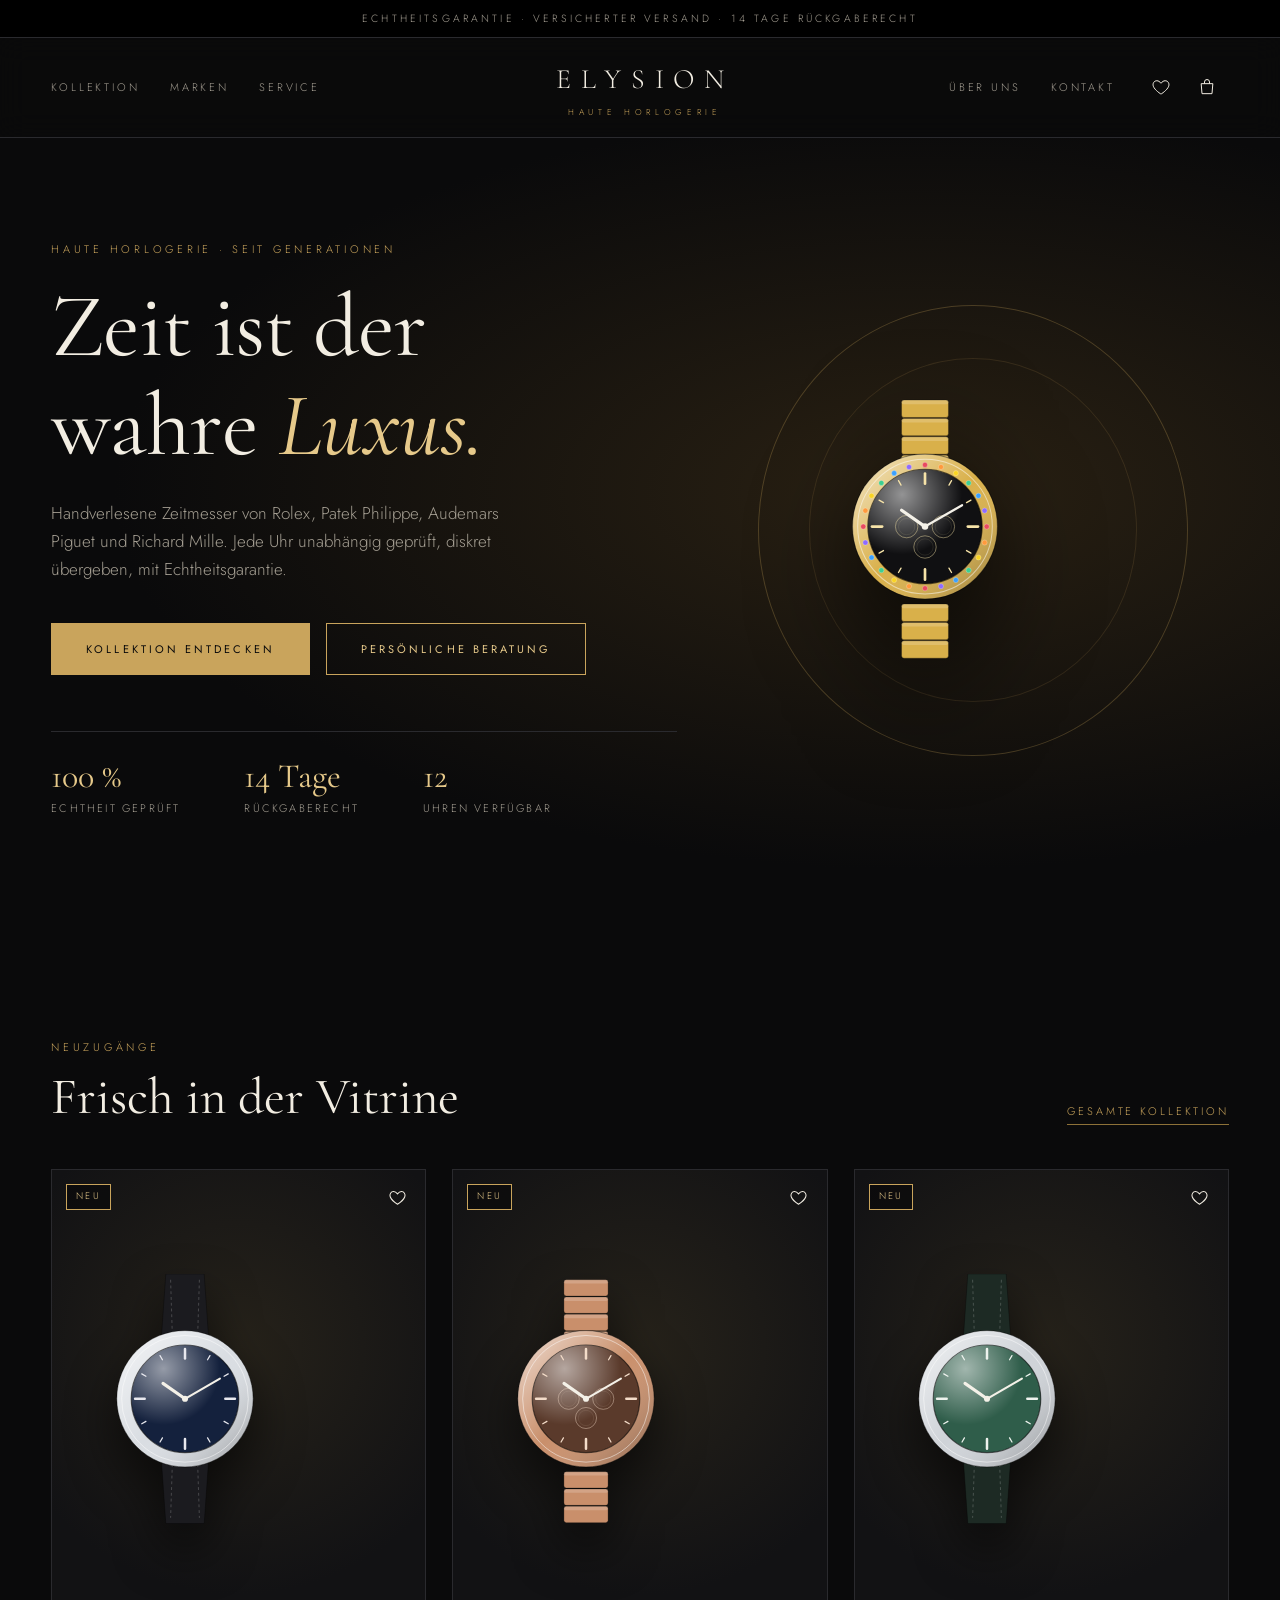
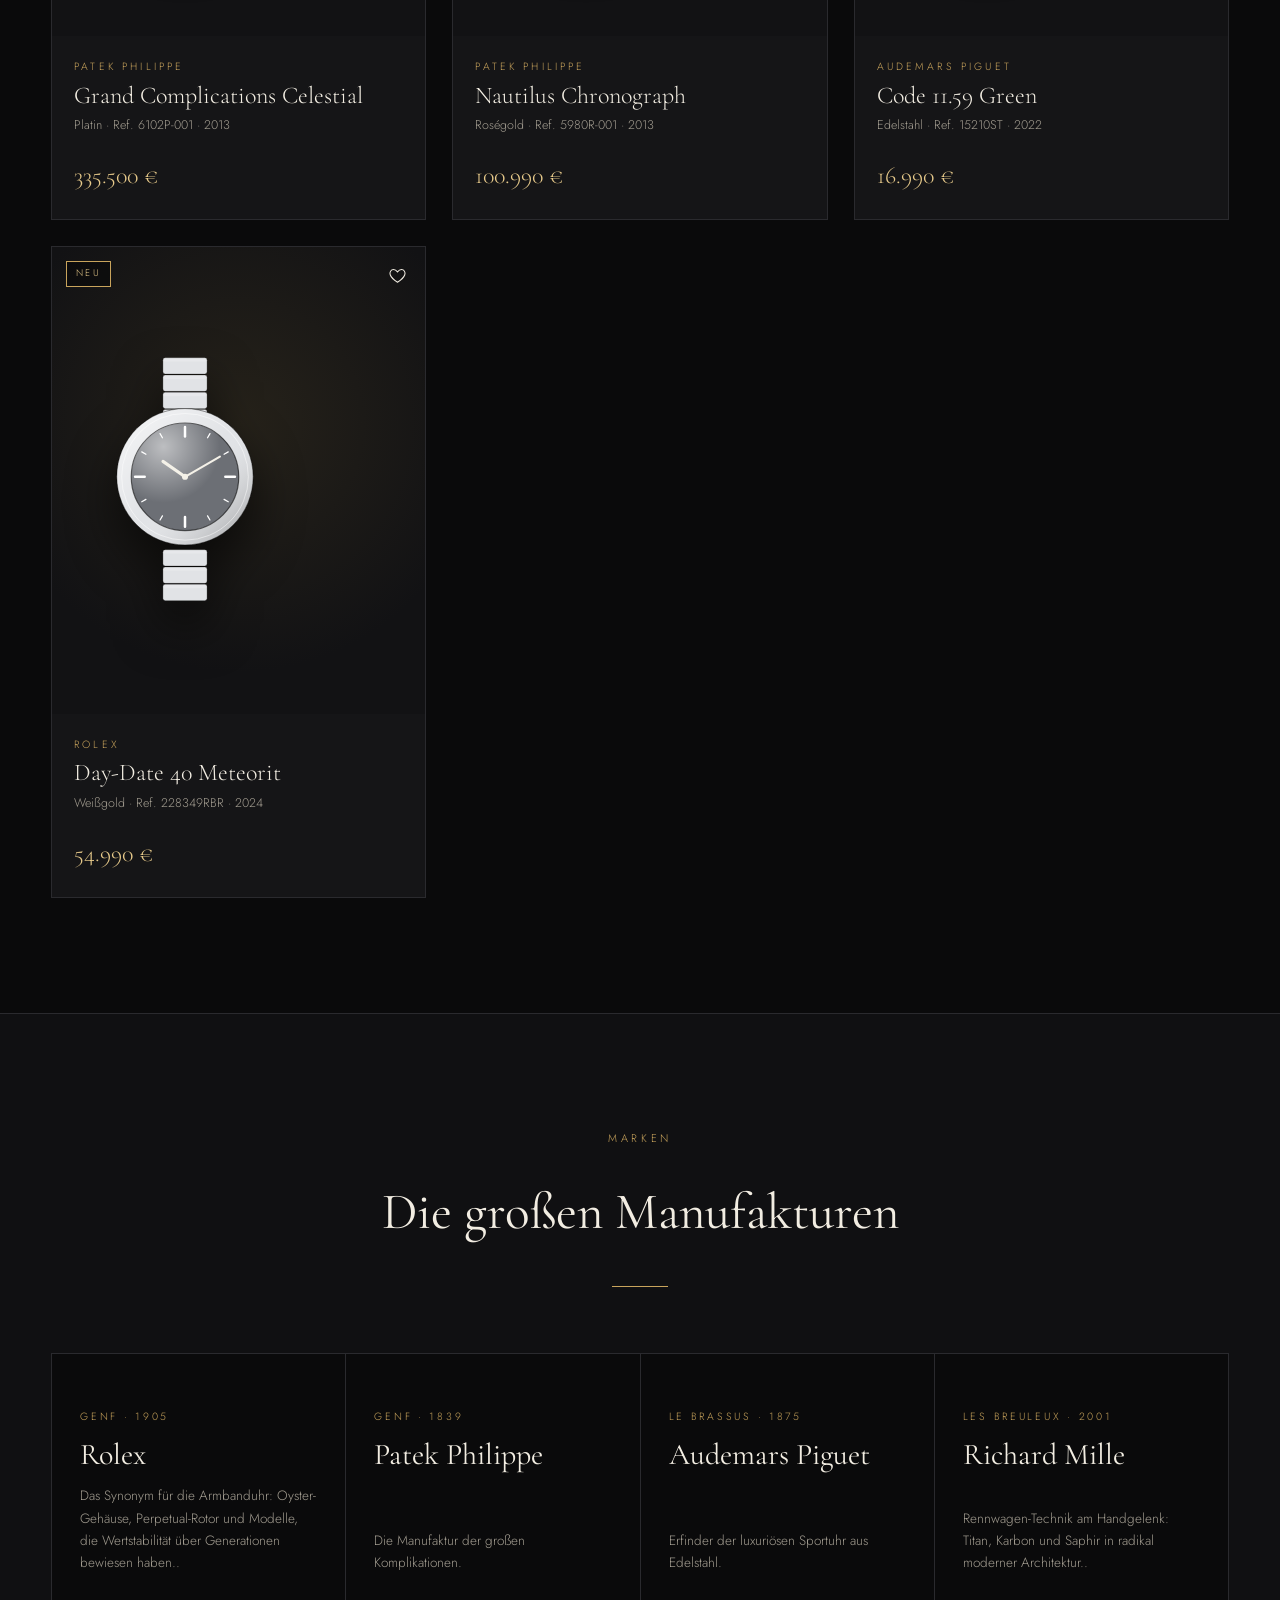
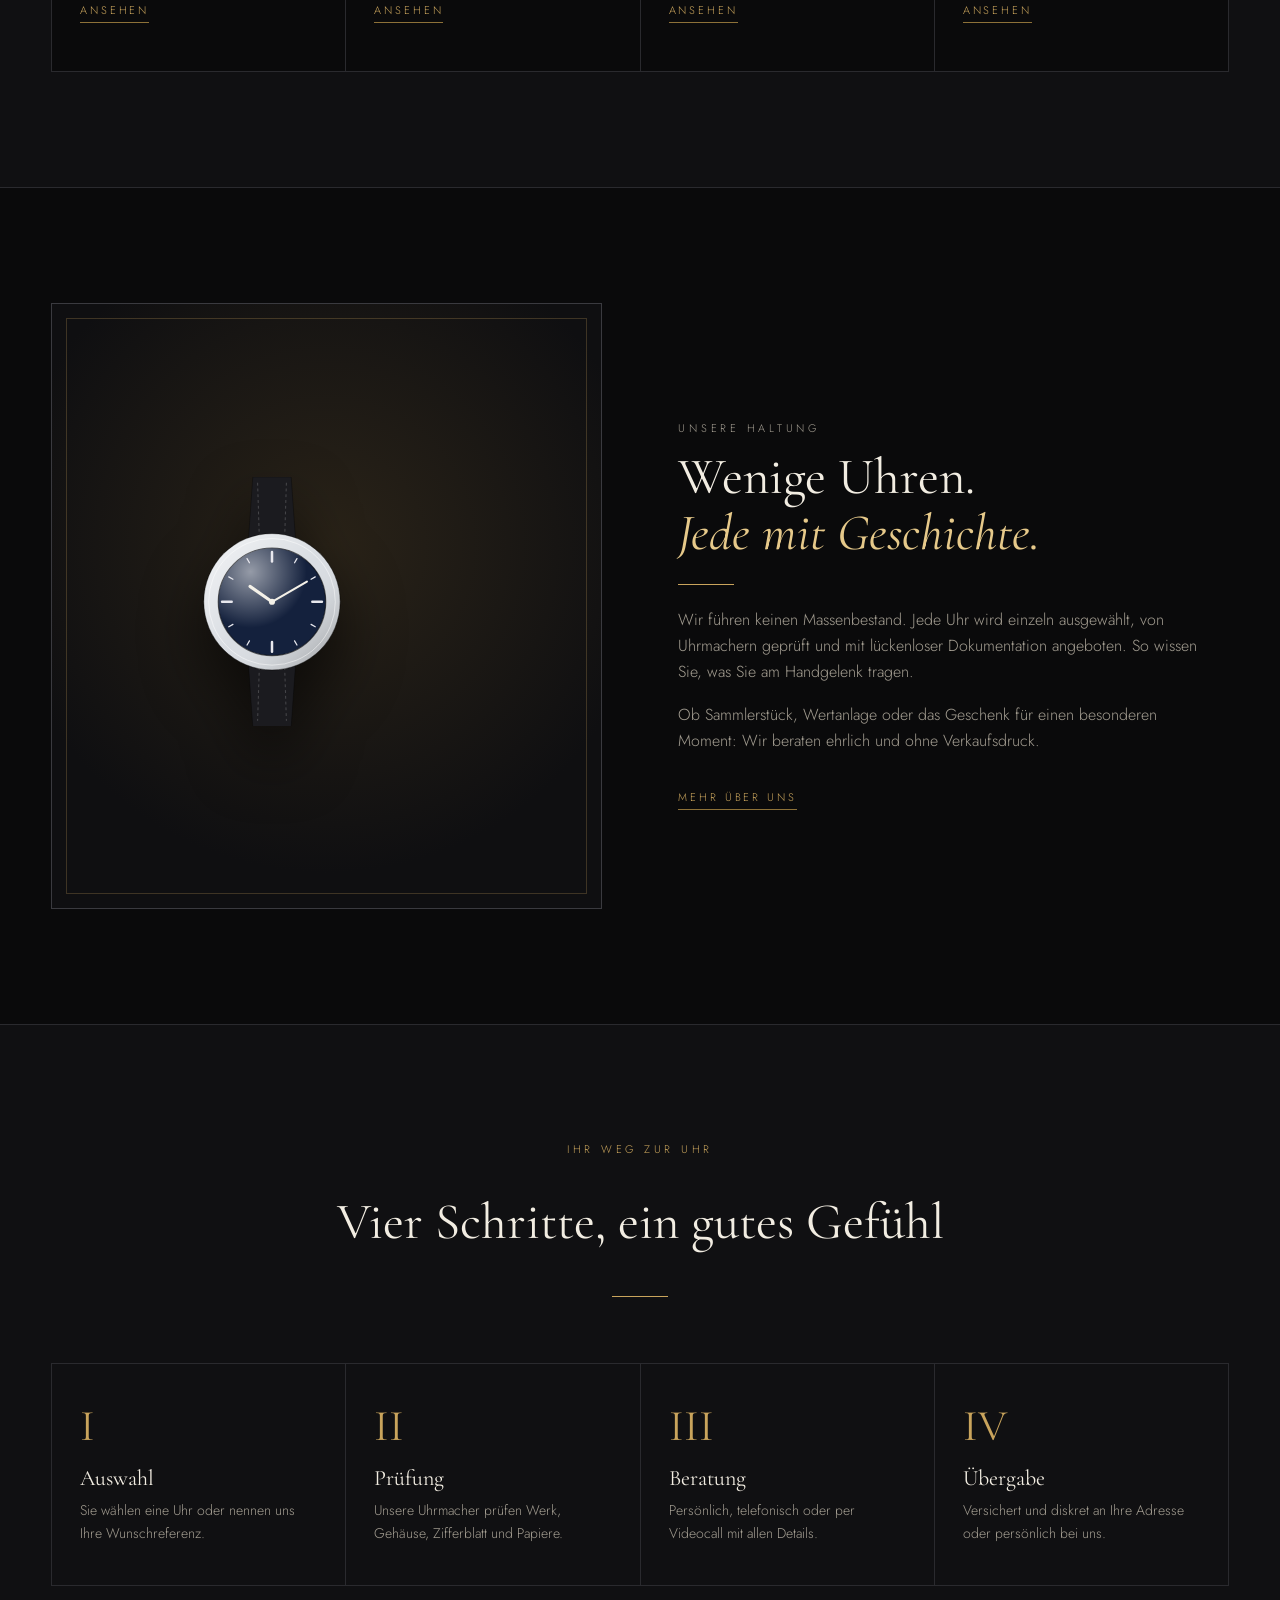
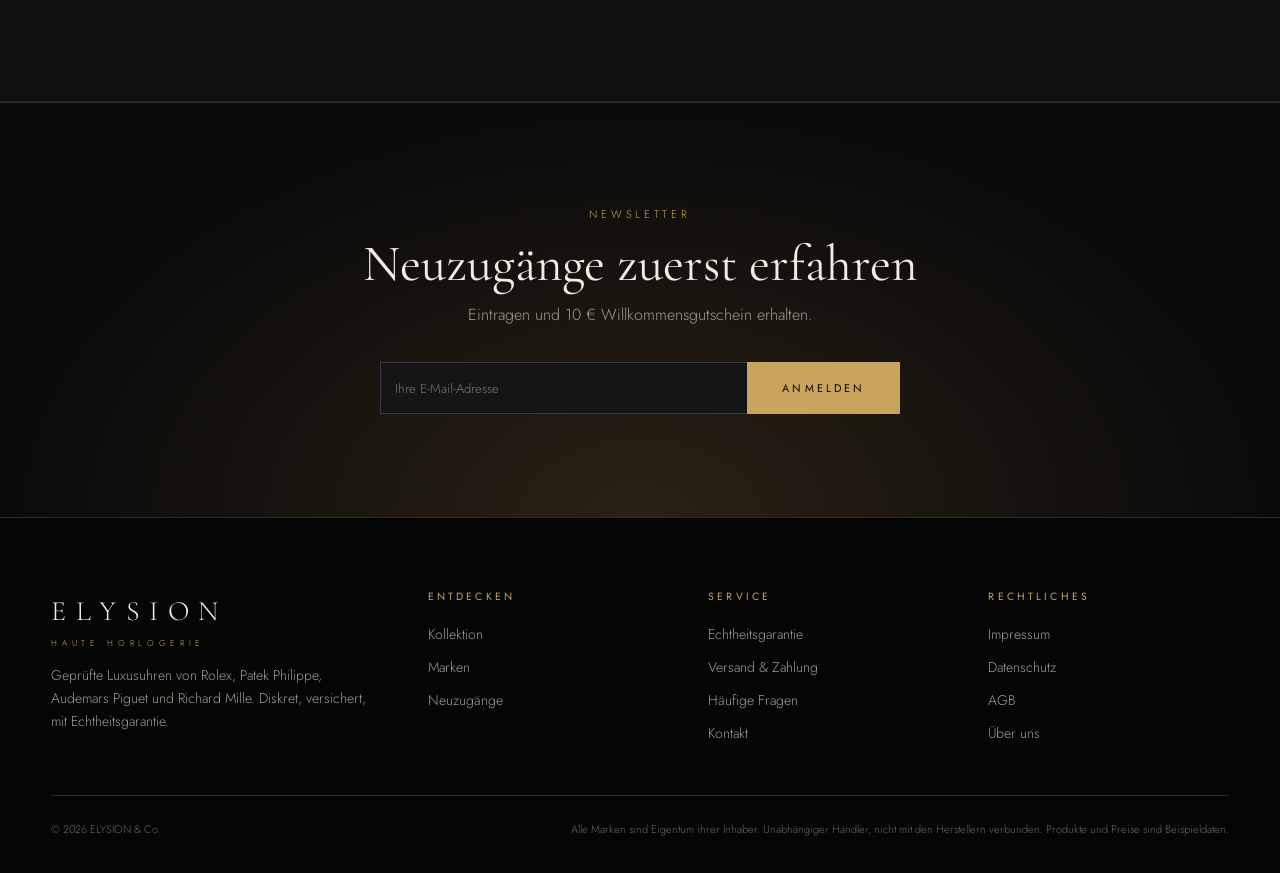
==== commit e3fb0c9b: "Show real watch photos in homepage hero and editorial section" ====
--- a/uhrenshop/index.html
+++ b/uhrenshop/index.html
@@ -53,8 +53,8 @@
 <script src="common.js"></script>
 <script>
 function initPage(){
-  $("#heroArt").innerHTML = watchSVG({case:"#d9b04a",dial:"#14213d",strap:"#d9b04a",ind:"#f6e3a8",type:"bracelet",chrono:true});
-  $("#storyArt").innerHTML = watchSVG(byId(1).style);
+  $("#heroArt").innerHTML = media(byId(6));
+  $("#storyArt").innerHTML = media(byId(1));
   $("#featured").innerHTML = PRODUCTS.filter(p=>p.isNew).slice(0,4).map(card).join("");
   $("#brandTiles").innerHTML = BRANDS.map(b=>`<a class="brand-tile" href="kollektion.html#${b.slug}"><div><small>${b.city} · ${b.since}</small><h3 style="margin-top:10px">${b.name}</h3></div><div><p>${b.text.split(". ")[0]}.</p><span class="link">Ansehen</span></div></a>`).join("");
 }
